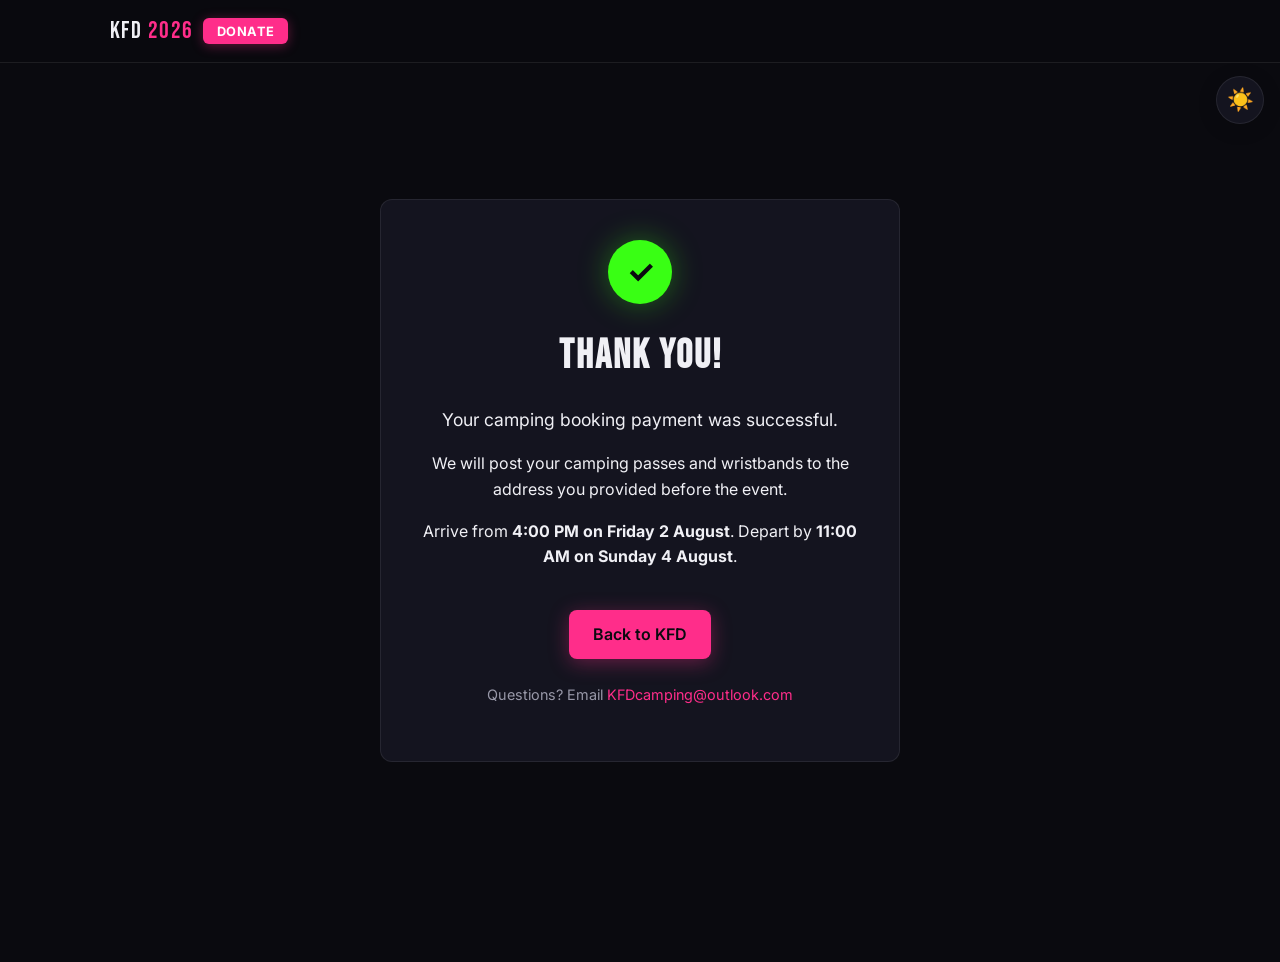
==== thank-you.html @ 56c1f669 "Add files via upload" ====
<!DOCTYPE html>
<html lang="en-GB" data-theme="dark">
<head>
  <meta charset="UTF-8">
  <meta name="viewport" content="width=device-width, initial-scale=1.0">
  <title>Booking confirmed — KFD 2026</title>
  <link rel="icon" href="favicon.svg" type="image/svg+xml">
  <link rel="icon" href="images/2026_logo.jpg" type="image/jpeg">
  <link rel="apple-touch-icon" href="images/2026_logo.jpg">
  <meta name="theme-color" content="#0a0a0f">
  <link rel="preconnect" href="https://fonts.googleapis.com">
  <link rel="preconnect" href="https://fonts.gstatic.com" crossorigin>
  <link href="https://fonts.googleapis.com/css2?family=Bebas+Neue&family=Inter:wght@400;500;600;700&display=swap" rel="stylesheet">
  <link rel="stylesheet" href="css/styles.css">
  <link rel="stylesheet" href="css/themes.css">
</head>
<body>
  <div id="sky-scene" class="sky-scene" aria-hidden="true">
    <div class="sky-scene__clouds">
      <div class="cloud cloud--1"></div>
      <div class="cloud cloud--2"></div>
      <div class="cloud cloud--3"></div>
    </div>
    <div id="sky-balloons" class="sky-scene__balloons"></div>
  </div>
  <canvas id="rain-canvas" class="rain-overlay" aria-hidden="true"></canvas>
  <nav class="site-nav is-scrolled" aria-label="Main">
    <div class="site-nav__inner">
      <div class="site-nav__start">
        <a class="site-nav__brand" href="index.html">KFD <span>2026</span></a>
        <button type="button" class="site-nav__donate" id="donate-open">Donate</button>
      </div>
    </div>
  </nav>

  <main class="container thank-you">
    <div class="thank-you__card reveal is-visible">
      <div class="thank-you__icon" aria-hidden="true">✓</div>
      <h1>Thank you!</h1>
      <p class="thank-you__lead">Your camping booking payment was successful.</p>
      <p id="thank-you-donation-extra" class="thank-you__lead" hidden>Your support helps keep Kingston Fun Day going for the village.</p>
      <p class="thank-you__camping-only">We will post your camping passes and wristbands to the address you provided before the event.</p>
      <p id="reference-line" class="thank-you__ref" hidden>Payment reference: <strong id="paypal-ref"></strong></p>
      <p class="thank-you__camping-only">Arrive from <strong>4:00 PM on Friday 2 August</strong>. Depart by <strong>11:00 AM on Sunday 4 August</strong>.</p>
      <a class="btn btn--primary" href="index.html">Back to KFD</a>
      <p class="thank-you__contact">Questions? Email <a href="mailto:KFDcamping@outlook.com">KFDcamping@outlook.com</a></p>
    </div>
  </main>

  <div id="donate-modal" class="donate-modal" hidden>
    <div class="donate-modal__backdrop" data-close aria-hidden="true"></div>
    <div class="donate-modal__panel" role="dialog" aria-modal="true" aria-labelledby="donate-title">
      <button type="button" class="donate-modal__close" aria-label="Close donation panel">&times;</button>
      <h2 id="donate-title" class="donate-modal__title">Support KFD</h2>
      <p class="donate-modal__lead">Kingston Fun Day is run by the community. Your donation helps keep the festival going.</p>
      <p class="donate-modal__label">Choose an amount</p>
      <div class="donate-amounts">
        <button type="button" class="donate-amount" data-donate-amount="5">£5</button>
        <button type="button" class="donate-amount" data-donate-amount="10">£10</button>
        <button type="button" class="donate-amount" data-donate-amount="15">£15</button>
      </div>
      <div class="donate-custom">
        <label for="donate-custom">Or enter another amount (£1–£500)</label>
        <input type="number" id="donate-custom" min="1" max="500" step="1" placeholder="e.g. 20">
      </div>
      <p class="donate-selected">Selected: <strong id="donate-total">Choose an amount</strong></p>
      <p id="donate-unavailable" class="donate-unavailable" hidden>Donations are not available right now — check back soon.</p>
      <p id="donate-error" class="field-error payment-error" role="alert" hidden></p>
      <div id="donate-card-button"></div>
      <p class="donate-modal__note">Pay securely by debit or credit card.</p>
    </div>
  </div>

  <div class="theme-bar">
    <button type="button" class="theme-bar__toggle" id="theme-toggle" aria-label="Switch to sky theme">☀️</button>
  </div>

  <script src="js/config.js"></script>
  <script src="js/paypal-shared.js"></script>
  <script src="js/sky.js" defer></script>
  <script src="js/donate.js" defer></script>
  <script src="js/thank-you.js"></script>
</body>
</html>
---- css/styles.css ----
:root {
  --bg: #0a0a0f;
  --bg-card: #14141f;
  --bg-card-hover: #1a1a28;
  --text: #f0f0f5;
  --text-muted: #9898a8;
  --pink: #ff2d8a;
  --pink-glow: rgba(255, 45, 138, 0.35);
  --green: #39ff14;
  --blue: #4dd0ff;
  --orange: #ff8c42;
  --border: rgba(255, 255, 255, 0.08);
  --error: #ff4d6d;
  --warning: #ffb347;
  --radius: 12px;
  --font-display: "Bebas Neue", Impact, sans-serif;
  --font-body: "Inter", system-ui, sans-serif;
}

*,
*::before,
*::after {
  box-sizing: border-box;
}

html {
  scroll-behavior: smooth;
  scroll-padding-top: 4.5rem;
}

body {
  margin: 0;
  min-height: 100vh;
  font-family: var(--font-body);
  font-size: 1rem;
  line-height: 1.6;
  color: var(--text);
  background: var(--bg);
}

a {
  color: var(--pink);
  text-decoration: none;
}

a:hover {
  text-decoration: underline;
}

.hero {
  position: relative;
  min-height: 100vh;
  min-height: 100dvh;
  display: flex;
  align-items: center;
  justify-content: center;
  text-align: center;
  overflow: hidden;
}

.hero__bg {
  position: absolute;
  inset: 0;
  background: url('../images/2026_lineup.jpg') center / cover no-repeat;
  transform: scale(1.05);
  transition: transform 0.2s ease-out;
}

.hero__overlay {
  position: absolute;
  inset: 0;
  background:
    linear-gradient(180deg, rgba(10, 10, 15, 0.55) 0%, rgba(10, 10, 15, 0.88) 70%, var(--bg) 100%),
    repeating-linear-gradient(
      0deg,
      transparent,
      transparent 2px,
      rgba(255, 255, 255, 0.015) 2px,
      rgba(255, 255, 255, 0.015) 4px
    );
  pointer-events: none;
}

.hero__glow {
  position: absolute;
  width: 320px;
  height: 320px;
  border-radius: 50%;
  background: radial-gradient(circle, var(--pink-glow) 0%, transparent 70%);
  top: 30%;
  left: 50%;
  margin-left: -160px;
  pointer-events: none;
  transition: transform 0.15s ease-out;
  filter: blur(8px);
}

.hero__content {
  position: relative;
  padding: 5rem 1.5rem 3rem;
  transition: transform 0.15s ease-out;
}

.hero__actions {
  display: flex;
  flex-wrap: wrap;
  gap: 0.75rem;
  justify-content: center;
  margin-top: 1.5rem;
}

.btn--ghost {
  color: var(--text);
  border: 1px solid rgba(255, 255, 255, 0.25);
  background: rgba(255, 255, 255, 0.06);
  backdrop-filter: blur(6px);
}

.btn--ghost:hover {
  text-decoration: none;
  border-color: var(--pink);
  background: rgba(255, 45, 138, 0.12);
}

.btn--load {
  display: block;
  margin: 1.5rem auto 0;
}

.hero__eyebrow {
  margin: 0 0 0.5rem;
  font-size: 0.85rem;
  font-weight: 600;
  letter-spacing: 0.15em;
  text-transform: uppercase;
  color: var(--text-muted);
}

.hero__title {
  margin: 0;
  font-family: var(--font-display);
  font-size: clamp(3.5rem, 12vw, 6rem);
  line-height: 0.95;
  letter-spacing: 0.04em;
  color: var(--text);
  text-shadow:
    0 0 40px var(--pink-glow),
    2px 2px 0 var(--pink);
}

.hero__title span {
  color: var(--pink);
}

.hero__date {
  margin: 1rem 0 0.5rem;
  font-family: var(--font-display);
  font-size: 1.5rem;
  letter-spacing: 0.08em;
  color: var(--pink);
  text-shadow: 1px 1px 0 rgba(255, 255, 255, 0.3);
}

.hero__link {
  font-size: 0.9rem;
  color: var(--text-muted);
}

.container {
  max-width: 920px;
  margin: 0 auto;
  padding: 0 1.25rem 4rem;
}

.info-grid {
  display: grid;
  gap: 1.25rem;
  margin-top: 1.5rem;
  position: relative;
  z-index: 1;
}

@media (min-width: 640px) {
  .info-grid {
    grid-template-columns: 1fr 1fr;
  }
}

.info-card {
  background: var(--bg-card);
  border: 1px solid var(--border);
  border-radius: var(--radius);
  padding: 1.5rem;
}

.info-card h2 {
  margin: 0 0 1rem;
  font-family: var(--font-display);
  font-size: 1.5rem;
  letter-spacing: 0.06em;
  color: var(--green);
}

.info-card ul {
  margin: 0;
  padding-left: 1.2rem;
}

.info-card li {
  margin-bottom: 0.5rem;
  color: var(--text-muted);
}

.info-card li strong {
  color: var(--text);
}

.price-list {
  margin: 0;
}

.price-list div {
  display: flex;
  justify-content: space-between;
  gap: 1rem;
  padding: 0.45rem 0;
  border-bottom: 1px solid var(--border);
}

.price-list div:last-child {
  border-bottom: none;
}

.price-list dt {
  margin: 0;
  font-weight: 500;
  color: var(--text-muted);
}

.price-list dd {
  margin: 0;
  font-weight: 600;
  color: var(--text);
  text-align: right;
}

.banner {
  margin-top: 1.5rem;
  padding: 1rem 1.25rem;
  border-radius: var(--radius);
  font-size: 0.95rem;
}

.banner--warning {
  background: rgba(255, 179, 71, 0.12);
  border: 1px solid rgba(255, 179, 71, 0.35);
  color: var(--warning);
}

.banner--info {
  background: rgba(77, 208, 255, 0.1);
  border: 1px solid rgba(77, 208, 255, 0.3);
  color: var(--blue);
}

.banner code {
  font-size: 0.85em;
  background: rgba(0, 0, 0, 0.3);
  padding: 0.15em 0.4em;
  border-radius: 4px;
}

.booking-section {
  margin-top: 2.5rem;
}

.section-title {
  margin: 0;
  font-family: var(--font-display);
  font-size: 2rem;
  letter-spacing: 0.06em;
  color: var(--text);
}

.section-subtitle {
  margin: 0.5rem 0 1.5rem;
  color: var(--text-muted);
}

.booking-form {
  background: var(--bg-card);
  border: 1px solid var(--border);
  border-radius: var(--radius);
  padding: 1.5rem;
}

.form-group {
  border: none;
  margin: 0 0 1.5rem;
  padding: 0;
}

.form-group legend {
  font-family: var(--font-display);
  font-size: 1.25rem;
  letter-spacing: 0.05em;
  color: var(--blue);
  margin-bottom: 1rem;
}

.field-row {
  margin-bottom: 1rem;
}

.field-row label {
  display: block;
  margin-bottom: 0.35rem;
  font-size: 0.9rem;
  font-weight: 500;
}

.field-row label span {
  color: var(--pink);
}

.field-row input,
.field-row select,
.field-row textarea {
  width: 100%;
  padding: 0.7rem 0.85rem;
  font: inherit;
  color: var(--text);
  background: var(--bg);
  border: 1px solid var(--border);
  border-radius: 8px;
  transition: border-color 0.15s, box-shadow 0.15s;
}

.field-row input:focus,
.field-row select:focus,
.field-row textarea:focus {
  outline: none;
  border-color: var(--pink);
  box-shadow: 0 0 0 3px var(--pink-glow);
}

.field-row input:user-invalid,
.field-row textarea:user-invalid,
.field-row select:user-invalid {
  border-color: var(--error);
}

.field-row--inline {
  display: grid;
  gap: 1rem;
}

@media (min-width: 540px) {
  .field-row--inline {
    grid-template-columns: 1fr 1fr;
  }

  .field-row--counts {
    grid-template-columns: repeat(3, 1fr);
  }
}

.radio-group {
  display: flex;
  gap: 1rem;
  padding-top: 0.35rem;
}

.radio-label {
  display: flex;
  align-items: center;
  gap: 0.4rem;
  cursor: pointer;
  font-weight: 400;
}

.radio-label input {
  width: auto;
  accent-color: var(--pink);
}

.field-error {
  margin: 0.5rem 0 0;
  font-size: 0.875rem;
  color: var(--error);
}

.price-summary {
  margin: 1.5rem 0;
  padding: 1.25rem;
  background: var(--bg);
  border: 1px solid var(--border);
  border-radius: var(--radius);
}

.price-summary h3 {
  margin: 0 0 0.75rem;
  font-size: 1rem;
  font-weight: 600;
}

.price-breakdown {
  margin: 0;
  padding: 0;
  list-style: none;
}

.price-breakdown li {
  display: flex;
  justify-content: space-between;
  gap: 1rem;
  padding: 0.35rem 0;
  font-size: 0.9rem;
  color: var(--text-muted);
}

.price-total {
  margin: 0.75rem 0 0;
  padding-top: 0.75rem;
  border-top: 1px solid var(--border);
  font-size: 1.15rem;
}

.price-total strong {
  color: var(--green);
  font-size: 1.35rem;
}

.paypal-section {
  margin-top: 1rem;
}

.paypal-section.is-disabled {
  opacity: 0.45;
  pointer-events: none;
}

#card-button {
  min-height: 45px;
}

.paypal-note {
  margin: 0 0 1rem;
  font-size: 0.875rem;
  color: var(--text-muted);
}

.payment-error {
  margin: 0 0 1rem;
  padding: 0.75rem 1rem;
  background: rgba(255, 77, 109, 0.1);
  border: 1px solid rgba(255, 77, 109, 0.35);
  border-radius: 8px;
}

.contact-section {
  margin-top: 3rem;
  text-align: center;
  color: var(--text-muted);
}

.contact-section h2 {
  font-family: var(--font-display);
  font-size: 1.5rem;
  letter-spacing: 0.06em;
  color: var(--orange);
}

.footer {
  padding: 2rem 1.25rem;
  text-align: center;
  font-size: 0.85rem;
  color: var(--text-muted);
  border-top: 1px solid var(--border);
}

.footer a {
  color: var(--text-muted);
}

.thank-you {
  min-height: 100vh;
  display: flex;
  align-items: center;
  justify-content: center;
}

.thank-you__card {
  max-width: 520px;
  margin: 2rem auto;
  padding: 2.5rem 2rem;
  text-align: center;
  background: var(--bg-card);
  border: 1px solid var(--border);
  border-radius: var(--radius);
}

.thank-you__icon {
  width: 64px;
  height: 64px;
  margin: 0 auto 1.25rem;
  display: flex;
  align-items: center;
  justify-content: center;
  font-size: 2rem;
  font-weight: 700;
  color: var(--bg);
  background: var(--green);
  border-radius: 50%;
  box-shadow: 0 0 30px rgba(57, 255, 20, 0.35);
}

.thank-you__card h1 {
  margin: 0 0 0.75rem;
  font-family: var(--font-display);
  font-size: 2.5rem;
  letter-spacing: 0.05em;
}

.thank-you__lead {
  font-size: 1.1rem;
  color: var(--text);
}

.thank-you__ref {
  font-size: 0.9rem;
  color: var(--text-muted);
}

.thank-you__contact {
  margin-top: 1.5rem;
  font-size: 0.9rem;
  color: var(--text-muted);
}

.btn {
  display: inline-block;
  margin-top: 1.5rem;
  padding: 0.75rem 1.5rem;
  font-weight: 600;
  border-radius: 8px;
  text-decoration: none;
  transition: transform 0.15s, box-shadow 0.15s;
}

.btn--primary {
  color: var(--bg);
  background: var(--pink);
  box-shadow: 0 4px 20px var(--pink-glow);
}

.btn--primary:hover {
  text-decoration: none;
  transform: translateY(-1px);
  box-shadow: 0 6px 28px var(--pink-glow);
}

/* ——— Donate modal ——— */
body.donate-open {
  overflow: hidden;
}

.donate-modal {
  position: fixed;
  inset: 0;
  z-index: 200;
  display: flex;
  align-items: center;
  justify-content: center;
  padding: 1rem;
}

.donate-modal[hidden] {
  display: none;
}

.donate-modal__backdrop {
  position: absolute;
  inset: 0;
  background: rgba(0, 0, 0, 0.6);
  backdrop-filter: blur(4px);
}

.donate-modal__panel {
  position: relative;
  width: min(420px, 100%);
  max-height: min(90vh, 640px);
  overflow-y: auto;
  padding: 1.75rem 1.5rem 1.5rem;
  background: var(--bg-card);
  border: 1px solid var(--border);
  border-radius: var(--radius);
  box-shadow: 0 24px 80px rgba(0, 0, 0, 0.35);
}

.donate-modal__close {
  position: absolute;
  top: 0.75rem;
  right: 0.75rem;
  width: 36px;
  height: 36px;
  border: none;
  border-radius: 50%;
  background: rgba(128, 128, 128, 0.15);
  color: var(--text);
  font-size: 1.5rem;
  line-height: 1;
  cursor: pointer;
}

.donate-modal__title {
  margin: 0 0 0.5rem;
  font-family: var(--font-display);
  font-size: 1.75rem;
  letter-spacing: 0.05em;
}

.donate-modal__lead {
  margin: 0 0 1.25rem;
  font-size: 0.95rem;
  color: var(--text-muted);
}

.donate-modal__label {
  margin: 0 0 0.65rem;
  font-size: 0.85rem;
  font-weight: 600;
  color: var(--text);
}

.donate-amounts {
  display: grid;
  grid-template-columns: repeat(3, 1fr);
  gap: 0.5rem;
  margin-bottom: 1rem;
}

.donate-amount {
  padding: 0.85rem 0.5rem;
  font-family: var(--font-display);
  font-size: 1.35rem;
  letter-spacing: 0.04em;
  color: var(--text);
  background: var(--bg);
  border: 2px solid var(--border);
  border-radius: 8px;
  cursor: pointer;
  transition: border-color 0.15s, background 0.15s, transform 0.15s;
}

.donate-amount:hover {
  border-color: var(--pink);
}

.donate-amount.is-selected {
  border-color: var(--pink);
  background: rgba(255, 45, 138, 0.1);
  transform: scale(1.02);
}

.donate-custom label {
  display: block;
  margin-bottom: 0.35rem;
  font-size: 0.85rem;
  font-weight: 500;
}

.donate-custom input {
  width: 100%;
  padding: 0.65rem 0.85rem;
  font: inherit;
  color: var(--text);
  background: var(--bg);
  border: 1px solid var(--border);
  border-radius: 8px;
}

.donate-selected {
  margin: 1rem 0 0.75rem;
  font-size: 0.95rem;
}

.donate-selected strong {
  color: var(--green);
  font-size: 1.15rem;
}

.donate-unavailable {
  margin: 0 0 0.75rem;
  font-size: 0.9rem;
  color: var(--warning);
}

.donate-modal__note {
  margin: 0.75rem 0 0;
  font-size: 0.8rem;
  color: var(--text-muted);
  text-align: center;
}

#donate-card-button {
  min-height: 45px;
}

/* ——— Site nav ——— */
.site-nav {
  position: fixed;
  top: 0;
  left: 0;
  right: 0;
  z-index: 100;
  transition: background 0.2s, box-shadow 0.2s;
}

.site-nav.is-scrolled {
  background: rgba(10, 10, 15, 0.92);
  backdrop-filter: blur(10px);
  box-shadow: 0 1px 0 var(--border);
}

.site-nav__inner {
  max-width: 1100px;
  margin: 0 auto;
  padding: 0.75rem 1.25rem;
  display: flex;
  align-items: center;
  justify-content: space-between;
  gap: 1rem;
}

.site-nav__start {
  display: flex;
  align-items: center;
  gap: 0.6rem;
  min-width: 0;
}

.site-nav__donate {
  flex-shrink: 0;
  padding: 0.35rem 0.85rem;
  font-family: var(--font-body);
  font-size: 0.8rem;
  font-weight: 700;
  letter-spacing: 0.04em;
  text-transform: uppercase;
  color: #fff;
  background: var(--pink);
  border: none;
  border-radius: 6px;
  cursor: pointer;
  box-shadow: 0 2px 12px var(--pink-glow);
  transition: transform 0.15s, filter 0.15s;
}

.site-nav__donate:hover {
  filter: brightness(1.08);
  transform: translateY(-1px);
}

.site-nav__brand {
  font-family: var(--font-display);
  font-size: 1.5rem;
  letter-spacing: 0.06em;
  color: var(--text);
  text-decoration: none;
}

.site-nav__brand span {
  color: var(--pink);
}

.site-nav__menu {
  display: flex;
  gap: 0.25rem;
  align-items: center;
}

.site-nav__link {
  padding: 0.45rem 0.75rem;
  font-size: 0.875rem;
  font-weight: 500;
  color: var(--text-muted);
  border-radius: 6px;
  text-decoration: none;
  transition: color 0.15s, background 0.15s;
}

.site-nav__link:hover,
.site-nav__link.is-active {
  color: var(--text);
  background: rgba(255, 255, 255, 0.06);
  text-decoration: none;
}

.site-nav__link--cta {
  color: var(--bg);
  background: var(--pink);
  margin-left: 0.25rem;
}

.site-nav__link--cta:hover {
  background: #ff4499;
  color: var(--bg);
}

.site-nav__toggle {
  display: none;
  flex-direction: column;
  gap: 5px;
  padding: 0.5rem;
  background: none;
  border: none;
  cursor: pointer;
}

.site-nav__toggle span {
  display: block;
  width: 22px;
  height: 2px;
  background: var(--text);
  transition: transform 0.2s, opacity 0.2s;
}

@media (max-width: 720px) {
  .site-nav__toggle {
    display: flex;
  }

  .site-nav__menu {
    position: absolute;
    top: 100%;
    left: 0;
    right: 0;
    flex-direction: column;
    padding: 0.75rem;
    background: rgba(10, 10, 15, 0.98);
    border-bottom: 1px solid var(--border);
    transform: translateY(-8px);
    opacity: 0;
    pointer-events: none;
    transition: opacity 0.2s, transform 0.2s;
  }

  .site-nav.is-open .site-nav__menu {
    transform: translateY(0);
    opacity: 1;
    pointer-events: auto;
  }

  .site-nav__link {
    width: 100%;
    text-align: center;
    padding: 0.75rem;
  }

  .site-nav__donate {
    padding: 0.3rem 0.6rem;
    font-size: 0.72rem;
  }
}

/* ——— Countdown ——— */
.countdown {
  margin: 1.5rem auto 0;
  max-width: 420px;
}

.countdown__label {
  margin: 0 0 0.75rem;
  font-size: 0.8rem;
  font-weight: 600;
  letter-spacing: 0.12em;
  text-transform: uppercase;
  color: var(--text-muted);
}

.countdown__grid {
  display: grid;
  grid-template-columns: repeat(4, 1fr);
  gap: 0.5rem;
}

.countdown__unit {
  padding: 0.65rem 0.35rem;
  background: rgba(0, 0, 0, 0.45);
  border: 1px solid var(--border);
  border-radius: 8px;
  backdrop-filter: blur(4px);
}

.countdown__unit span {
  display: block;
  font-family: var(--font-display);
  font-size: 2rem;
  line-height: 1;
  color: var(--green);
  text-shadow: 0 0 20px rgba(57, 255, 20, 0.35);
}

.countdown__unit small {
  display: block;
  margin-top: 0.25rem;
  font-size: 0.65rem;
  letter-spacing: 0.08em;
  text-transform: uppercase;
  color: var(--text-muted);
}

.countdown.is-live .countdown__unit span {
  color: var(--pink);
}

/* ——— Sections ——— */
.section {
  padding: 4rem 0;
}

.section--about {
  padding-top: 3rem;
}

.section--lineup {
  background: linear-gradient(180deg, var(--bg) 0%, #0e0e16 50%, var(--bg) 100%);
}

.section--gallery {
  background: var(--bg-card);
  border-top: 1px solid var(--border);
  border-bottom: 1px solid var(--border);
}

.section-header {
  margin-bottom: 2rem;
  text-align: center;
}

.text-pink {
  color: var(--pink);
}

.about-grid {
  display: grid;
  gap: 2rem;
  align-items: center;
}

@media (min-width: 768px) {
  .about-grid {
    grid-template-columns: 1fr 1fr;
  }
}

.about-copy p {
  color: var(--text-muted);
}

.about-facts {
  margin: 1.25rem 0 0;
  padding: 0;
  list-style: none;
}

.about-facts li {
  position: relative;
  padding-left: 1.25rem;
  margin-bottom: 0.6rem;
  color: var(--text-muted);
}

.about-facts li::before {
  content: '▸';
  position: absolute;
  left: 0;
  color: var(--pink);
}

.about-poster {
  margin: 0;
  border-radius: var(--radius);
  overflow: hidden;
  border: 1px solid var(--border);
  box-shadow: 0 20px 60px rgba(0, 0, 0, 0.45);
  transition: transform 0.3s ease;
}

.about-poster:hover {
  transform: scale(1.02) rotate(-0.5deg);
}

.about-poster img {
  display: block;
  width: 100%;
  height: auto;
}

/* ——— Reveal animation ——— */
.reveal {
  opacity: 0;
  transform: translateY(24px);
  transition: opacity 0.6s ease, transform 0.6s ease;
}

.reveal.is-visible {
  opacity: 1;
  transform: translateY(0);
}

/* ——— Lineup ——— */
.lineup-grid {
  display: grid;
  grid-template-columns: repeat(auto-fill, minmax(160px, 1fr));
  gap: 1rem;
}

@media (min-width: 640px) {
  .lineup-grid {
    grid-template-columns: repeat(3, 1fr);
  }
}

.band-card {
  perspective: 800px;
  min-height: 140px;
  cursor: pointer;
  outline: none;
}

.band-card--featured {
  grid-column: 1 / -1;
}

@media (min-width: 640px) {
  .band-card--featured {
    grid-column: span 2;
  }

  .band-card--featured .band-card__name {
    font-size: 2rem;
  }
}

.band-card__inner {
  position: relative;
  width: 100%;
  height: 100%;
  min-height: 140px;
  transition: transform 0.55s cubic-bezier(0.4, 0.2, 0.2, 1);
  transform-style: preserve-3d;
}

.band-card.is-open .band-card__inner {
  transform: rotateY(180deg);
}

.band-card__front,
.band-card__back {
  position: absolute;
  inset: 0;
  padding: 1.25rem 1rem;
  border-radius: var(--radius);
  border: 1px solid var(--border);
  backface-visibility: hidden;
  display: flex;
  flex-direction: column;
  justify-content: center;
  align-items: center;
  text-align: center;
}

.band-card__front {
  background: var(--bg-card);
  transition: box-shadow 0.25s, border-color 0.25s;
}

.band-card:hover .band-card__front,
.band-card:focus-visible .band-card__front {
  border-color: var(--band-accent, var(--pink));
  box-shadow: 0 0 24px color-mix(in srgb, var(--band-accent, var(--pink)) 35%, transparent);
}

.band-card__name {
  margin: 0;
  font-family: var(--font-display);
  font-size: 1.35rem;
  letter-spacing: 0.04em;
  color: var(--band-accent, var(--text));
  text-shadow: 0 0 20px color-mix(in srgb, var(--band-accent, var(--pink)) 40%, transparent);
}

.band-card__style {
  margin: 0.35rem 0 0;
  font-size: 0.8rem;
  color: var(--text-muted);
}

.band-card__tap {
  margin-top: 0.75rem;
  font-size: 0.7rem;
  letter-spacing: 0.08em;
  text-transform: uppercase;
  color: var(--text-muted);
  opacity: 0.7;
}

.band-card__back {
  background: #0f0f18;
  transform: rotateY(180deg);
  gap: 0.5rem;
}

.band-card__link {
  display: inline-block;
  padding: 0.4rem 0.85rem;
  font-size: 0.85rem;
  font-weight: 600;
  color: var(--bg);
  background: var(--band-accent, var(--pink));
  border-radius: 6px;
  text-decoration: none;
  transition: transform 0.15s, filter 0.15s;
}

.band-card__link:hover {
  text-decoration: none;
  transform: scale(1.05);
  filter: brightness(1.1);
}

.band-card__soon {
  margin: 0;
  font-size: 0.8rem;
  color: var(--text-muted);
  line-height: 1.4;
}

.lineup-note {
  margin-top: 1.5rem;
  text-align: center;
  font-size: 0.9rem;
  color: var(--text-muted);
}

/* ——— Gallery ——— */
.gallery-grid {
  display: grid;
  grid-template-columns: repeat(auto-fill, minmax(140px, 1fr));
  gap: 0.65rem;
}

@media (min-width: 640px) {
  .gallery-grid {
    grid-template-columns: repeat(4, 1fr);
  }
}

.gallery-item {
  position: relative;
  padding: 0;
  border: none;
  border-radius: 8px;
  overflow: hidden;
  cursor: pointer;
  aspect-ratio: 4 / 3;
  background: var(--bg);
  transition: transform 0.25s, box-shadow 0.25s;
}

.gallery-item:hover {
  transform: scale(1.04);
  box-shadow: 0 8px 30px rgba(255, 45, 138, 0.2);
  z-index: 1;
}

.gallery-item img {
  width: 100%;
  height: 100%;
  object-fit: cover;
  display: block;
}

/* ——— Lightbox ——— */
.lightbox {
  position: fixed;
  inset: 0;
  z-index: 150;
  background: rgba(0, 0, 0, 0.92);
  display: flex;
  align-items: center;
  justify-content: center;
  padding: 3rem 1rem;
}

.lightbox[hidden] {
  display: none;
}

body.lightbox-open {
  overflow: hidden;
}

.lightbox__img {
  max-width: min(960px, 100%);
  max-height: 85vh;
  object-fit: contain;
  border-radius: 8px;
  box-shadow: 0 20px 80px rgba(0, 0, 0, 0.6);
}

.lightbox__close {
  position: absolute;
  top: 1rem;
  right: 1rem;
  width: 44px;
  height: 44px;
  border: none;
  border-radius: 50%;
  background: rgba(255, 255, 255, 0.1);
  color: var(--text);
  font-size: 1.75rem;
  cursor: pointer;
  line-height: 1;
}

.lightbox__nav {
  position: absolute;
  top: 50%;
  transform: translateY(-50%);
  width: 48px;
  height: 48px;
  border: none;
  border-radius: 50%;
  background: rgba(255, 255, 255, 0.1);
  color: var(--text);
  font-size: 2rem;
  cursor: pointer;
  line-height: 1;
}

.lightbox__nav--prev {
  left: 1rem;
}

.lightbox__nav--next {
  right: 1rem;
}

/* ——— Map ——— */
.map-wrap {
  border-radius: var(--radius);
  overflow: hidden;
  border: 1px solid var(--border);
  background: var(--bg-card);
}

.map {
  height: 360px;
  width: 100%;
  z-index: 1;
}

.map-actions {
  padding: 1.25rem;
  display: flex;
  flex-wrap: wrap;
  align-items: center;
  gap: 1rem;
}

.map-hint {
  margin: 0;
  flex: 1;
  min-width: 200px;
  font-size: 0.85rem;
  color: var(--text-muted);
}

.leaflet-popup-content-wrapper {
  background: var(--bg-card);
  color: var(--text);
  border-radius: 8px;
}

.leaflet-popup-tip {
  background: var(--bg-card);
}

/* ——— Camping section tweaks ——— */
.section--camping .info-card h3 {
  margin: 0 0 1rem;
  font-family: var(--font-display);
  font-size: 1.25rem;
  letter-spacing: 0.05em;
  color: var(--green);
}

.info-card h2 {
  margin: 0 0 1rem;
  font-family: var(--font-display);
  font-size: 1.5rem;
  letter-spacing: 0.06em;
  color: var(--green);
}

/* ——— Fixed overlays (must stay viewport-fixed) ——— */
body > .donate-modal,
body > .lightbox,
body > .theme-bar,
body > .rain-overlay,
body > .sky-scene {
  position: fixed;
}

.rain-overlay {
  inset: 0;
  z-index: 85;
  width: 100%;
  height: 100%;
  pointer-events: none;
  opacity: 0;
  transition: opacity 0.35s ease;
}

.rain-overlay.is-active {
  opacity: 1;
}

/* ——— Theme & weather controls ——— */
.theme-bar {
  top: 4.75rem;
  right: 1rem;
  bottom: auto;
  z-index: 90;
  display: flex;
  flex-direction: column;
  align-items: flex-end;
  gap: 0.5rem;
  max-width: min(320px, calc(100vw - 2rem));
}

.theme-bar__buttons {
  display: flex;
  gap: 0.5rem;
}

.theme-bar__toggle {
  width: 48px;
  height: 48px;
  flex-shrink: 0;
  border: 1px solid var(--border);
  border-radius: 50%;
  background: var(--bg-card);
  backdrop-filter: blur(8px);
  font-size: 1.35rem;
  cursor: pointer;
  box-shadow: 0 4px 20px rgba(0, 0, 0, 0.15);
  transition: transform 0.2s;
}

.theme-bar__toggle:hover {
  transform: scale(1.06);
}

.theme-bar__panel {
  width: 100%;
  padding: 0.85rem 1rem;
  border-radius: var(--radius);
  border: 1px solid var(--border);
  background: var(--bg-card);
  backdrop-filter: blur(10px);
  box-shadow: 0 8px 32px rgba(0, 0, 0, 0.12);
  font-size: 0.85rem;
}

.theme-bar__panel[hidden] {
  display: none;
}

.theme-bar__row {
  display: flex;
  align-items: center;
  gap: 0.65rem;
  margin-bottom: 0.65rem;
}

.theme-bar__row:last-child {
  margin-bottom: 0;
}

.theme-bar__row label {
  flex: 1;
  font-weight: 500;
  color: var(--text);
}

.theme-bar__row input[type='range'] {
  flex: 1.5;
  accent-color: var(--pink);
  min-width: 0;
}

.theme-bar__row input[type='checkbox'] {
  width: 18px;
  height: 18px;
  accent-color: var(--blue);
}

.theme-bar__hint {
  margin: 0.5rem 0 0;
  font-size: 0.75rem;
  color: var(--text-muted);
}

@media (max-width: 480px) {
  .theme-bar {
    top: auto;
    bottom: 0.75rem;
    right: 0.75rem;
    left: auto;
    align-items: flex-end;
  }

  .theme-bar__panel {
    width: min(320px, calc(100vw - 1.5rem));
  }
}
---- css/themes.css ----
/* ——— Theme: Sky (light) ——— */
[data-theme="sky"] {
  --bg: #7ec8e8;
  --bg-card: rgba(255, 255, 255, 0.88);
  --bg-card-solid: #f8fcff;
  --bg-input: #ffffff;
  --text: #1e3a5f;
  --text-muted: #5a7290;
  --pink: #e5007a;
  --pink-glow: rgba(229, 0, 122, 0.25);
  --green: #1a9e4b;
  --blue: #1565c0;
  --orange: #e65100;
  --border: rgba(30, 58, 95, 0.14);
  --error: #d32f2f;
  --warning: #ef6c00;
  --nav-bg: rgba(255, 255, 255, 0.82);
  --hero-overlay: linear-gradient(
    180deg,
    rgba(255, 255, 255, 0.35) 0%,
    rgba(126, 200, 232, 0.75) 55%,
    rgba(126, 200, 232, 0.95) 100%
  );
}

[data-theme="sky"] body {
  background: var(--bg);
}

[data-theme="sky"] main,
[data-theme="sky"] .section {
  background: transparent;
}

[data-theme="sky"] .hero__bg {
  opacity: 0.4;
}

[data-theme="sky"] .footer {
  background: rgba(255, 255, 255, 0.45);
  backdrop-filter: blur(8px);
}

[data-theme="sky"] .sky-scene {
  opacity: 1;
  visibility: visible;
}

[data-theme="dark"] .sky-scene,
:root:not([data-theme="sky"]) .sky-scene {
  opacity: 0;
  visibility: hidden;
}

[data-theme="sky"] .hero__overlay {
  background: var(--hero-overlay);
}

[data-theme="sky"] .hero__glow {
  background: radial-gradient(circle, rgba(255, 255, 255, 0.5) 0%, transparent 70%);
}

[data-theme="sky"] .hero__title {
  text-shadow: 2px 2px 0 var(--pink), 0 0 30px rgba(255, 255, 255, 0.8);
}

[data-theme="sky"] .site-nav.is-scrolled,
[data-theme="sky"] .site-nav {
  background: var(--nav-bg);
  backdrop-filter: blur(12px);
  box-shadow: 0 1px 0 var(--border);
}

[data-theme="sky"] .site-nav__brand,
[data-theme="sky"] .site-nav__link {
  color: var(--text);
}

[data-theme="sky"] .site-nav__menu {
  background: var(--nav-bg);
}

[data-theme="sky"] .section--lineup {
  background: transparent;
}

[data-theme="sky"] .section--gallery {
  background: rgba(255, 255, 255, 0.35);
}

[data-theme="sky"] .info-card,
[data-theme="sky"] .booking-form,
[data-theme="sky"] .map-wrap,
[data-theme="sky"] .thank-you__card,
[data-theme="sky"] .countdown__unit {
  backdrop-filter: blur(8px);
  box-shadow: 0 8px 32px rgba(30, 58, 95, 0.08);
}

[data-theme="sky"] .field-row input,
[data-theme="sky"] .field-row select,
[data-theme="sky"] .field-row textarea {
  background: var(--bg-input);
  border-color: var(--border);
  color: var(--text);
}

[data-theme="sky"] .price-summary {
  background: rgba(255, 255, 255, 0.6);
}

[data-theme="sky"] .band-card__back {
  background: var(--bg-card-solid);
}

[data-theme="sky"] .btn--ghost {
  color: var(--text);
  border-color: var(--border);
  background: rgba(255, 255, 255, 0.5);
}

[data-theme="sky"] .text-pink {
  color: var(--pink);
}

/* ——— Sky scene ——— */
.sky-scene {
  position: fixed;
  inset: 0;
  z-index: 0;
  pointer-events: none;
  overflow: hidden;
  transition: opacity 0.5s ease, visibility 0.5s ease;
  background: linear-gradient(180deg, #4da6d9 0%, #87ceeb 38%, #b8e4f9 100%);
}

body > .site-nav,
body > .hero,
body > main,
body > footer {
  position: relative;
  z-index: 1;
}

.sky-scene__clouds,
.sky-scene__balloons {
  position: absolute;
  inset: 0;
}

.cloud {
  position: absolute;
  opacity: 0.92;
  filter: drop-shadow(0 4px 8px rgba(255, 255, 255, 0.4));
}

.cloud::before,
.cloud::after {
  content: '';
  position: absolute;
  background: #fff;
  border-radius: 50%;
}

.cloud--1 {
  width: 120px;
  height: 40px;
  top: 12%;
  left: -140px;
  background: #fff;
  border-radius: 40px;
  animation: cloud-drift var(--cloud-dur, 55s) linear infinite;
}

.cloud--1::before {
  width: 50px;
  height: 50px;
  top: -22px;
  left: 18px;
}

.cloud--1::after {
  width: 65px;
  height: 55px;
  top: -28px;
  left: 48px;
}

.cloud--1,
.cloud--1::before,
.cloud--1::after {
  background: #fff;
}

.cloud--2 {
  width: 90px;
  height: 32px;
  top: 22%;
  left: -110px;
  background: #fff;
  border-radius: 32px;
  animation: cloud-drift var(--cloud-dur, 70s) linear infinite;
  animation-delay: -20s;
}

.cloud--2::before {
  width: 40px;
  height: 40px;
  top: -18px;
  left: 12px;
  background: #fff;
}

.cloud--2::after {
  width: 52px;
  height: 44px;
  top: -22px;
  left: 32px;
  background: #fff;
}

.cloud--3 {
  width: 150px;
  height: 48px;
  top: 8%;
  left: -180px;
  background: #fff;
  border-radius: 48px;
  animation: cloud-drift var(--cloud-dur, 90s) linear infinite;
  animation-delay: -45s;
  opacity: 0.75;
}

.cloud--3::before {
  width: 60px;
  height: 55px;
  top: -28px;
  left: 25px;
  background: #fff;
}

.cloud--3::after {
  width: 75px;
  height: 60px;
  top: -32px;
  left: 60px;
  background: #fff;
}

.balloon {
  position: absolute;
  bottom: -120px;
  display: flex;
  flex-direction: column;
  align-items: center;
  animation: balloon-rise var(--rise-dur, 28s) linear infinite;
  animation-delay: var(--rise-delay, 0s);
  will-change: transform;
}

.balloon__body {
  width: var(--balloon-size, 38px);
  height: calc(var(--balloon-size, 38px) * 1.22);
  border-radius: 50% 50% 48% 48% / 42% 42% 58% 58%;
  background: hsl(var(--balloon-hue, 330) 75% 58%);
  box-shadow: inset -6px -6px 12px rgba(0, 0, 0, 0.12), inset 4px 4px 8px rgba(255, 255, 255, 0.35);
  animation: balloon-sway var(--sway-dur, 3s) ease-in-out infinite alternate;
  transform-origin: bottom center;
}

.balloon__knot {
  width: 0;
  height: 0;
  border-left: 4px solid transparent;
  border-right: 4px solid transparent;
  border-top: 6px solid hsl(var(--balloon-hue, 330) 65% 48%);
}

.balloon__string {
  width: 1px;
  height: calc(var(--balloon-size, 38px) * 2.2);
  background: linear-gradient(180deg, rgba(60, 60, 80, 0.45), rgba(60, 60, 80, 0.2));
  transform-origin: top center;
  animation: string-sway var(--sway-dur, 3s) ease-in-out infinite alternate-reverse;
}

@keyframes cloud-drift {
  from { transform: translateX(0); }
  to { transform: translateX(calc(100vw + 220px)); }
}

@keyframes balloon-rise {
  from { transform: translateY(0) translateX(0); }
  to { transform: translateY(calc(-100vh - 180px)) translateX(var(--drift, 40px)); }
}

@keyframes balloon-sway {
  from { transform: rotate(calc(var(--swing, 8deg) * -1)); }
  to { transform: rotate(var(--swing, 8deg)); }
}

@keyframes string-sway {
  from { transform: rotate(calc(var(--swing, 10deg) * -1.2)); }
  to { transform: rotate(calc(var(--swing, 10deg) * 1.2)); }
}

/* Camping section gap (red line on mockup) */
.camping-spacer {
  height: 2.5rem;
}

@media (min-width: 640px) {
  .camping-spacer {
    height: 3rem;
  }
}

@media (prefers-reduced-motion: reduce) {
  .cloud,
  .balloon,
  .balloon__body,
  .balloon__string {
    animation: none !important;
  }
}
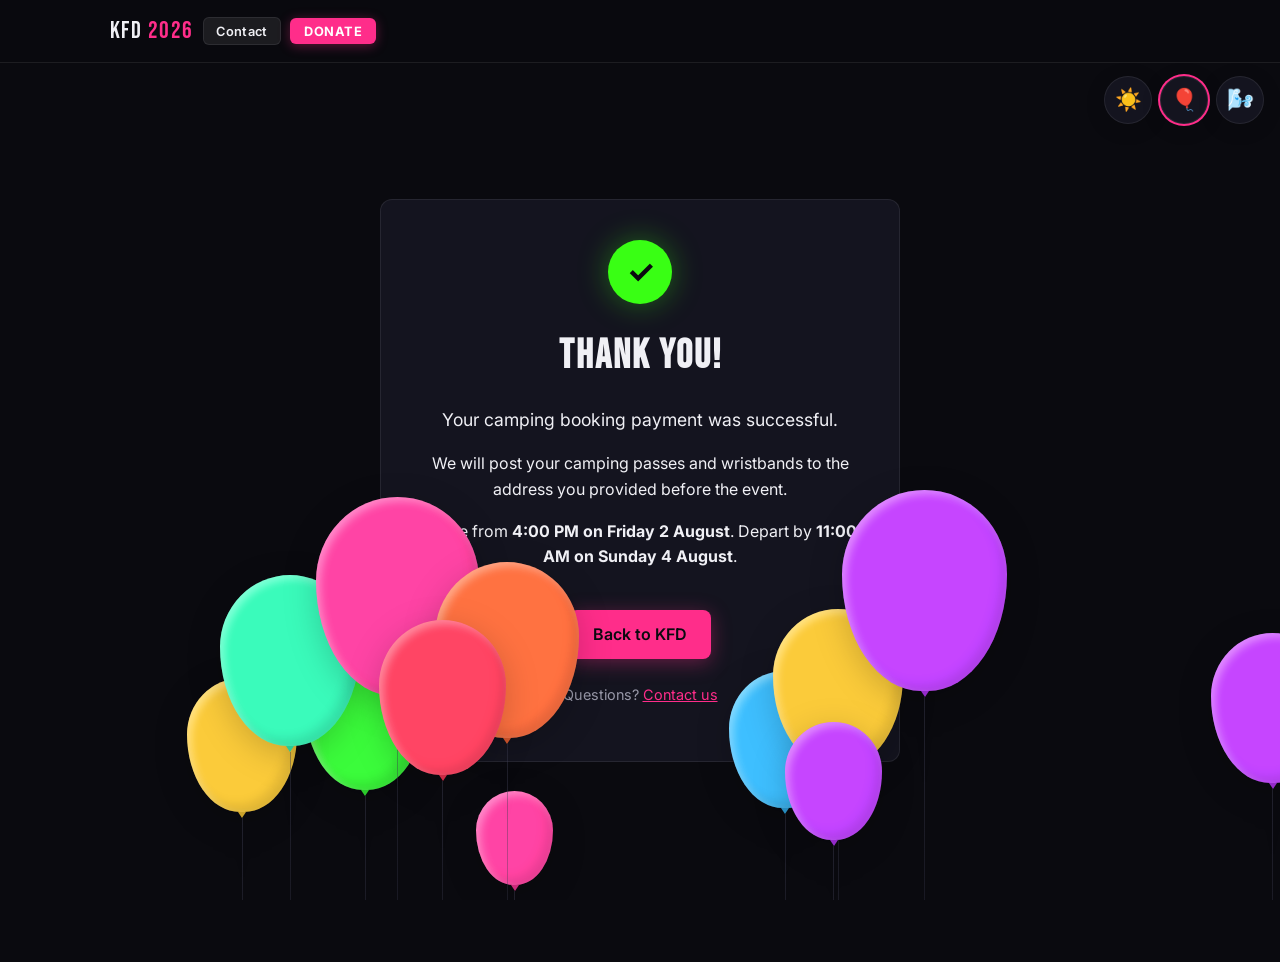
==== commit 8d6630dc: "Add files via upload" ====
--- a/thank-you.html
+++ b/thank-you.html
@@ -21,13 +21,16 @@
       <div class="cloud cloud--2"></div>
       <div class="cloud cloud--3"></div>
     </div>
-    <div id="sky-balloons" class="sky-scene__balloons"></div>
+  </div>
+  <div id="balloon-layer" class="balloon-layer is-active" aria-hidden="true">
+    <div id="sky-balloons" class="balloon-layer__inner"></div>
   </div>
   <canvas id="rain-canvas" class="rain-overlay" aria-hidden="true"></canvas>
   <nav class="site-nav is-scrolled" aria-label="Main">
     <div class="site-nav__inner">
       <div class="site-nav__start">
         <a class="site-nav__brand" href="index.html">KFD <span>2026</span></a>
+        <button type="button" class="site-nav__contact" id="contact-open">Contact</button>
         <button type="button" class="site-nav__donate" id="donate-open">Donate</button>
       </div>
     </div>
@@ -43,7 +46,7 @@
       <p id="reference-line" class="thank-you__ref" hidden>Payment reference: <strong id="paypal-ref"></strong></p>
       <p class="thank-you__camping-only">Arrive from <strong>4:00 PM on Friday 2 August</strong>. Depart by <strong>11:00 AM on Sunday 4 August</strong>.</p>
       <a class="btn btn--primary" href="index.html">Back to KFD</a>
-      <p class="thank-you__contact">Questions? Email <a href="mailto:KFDcamping@outlook.com">KFDcamping@outlook.com</a></p>
+      <p class="thank-you__contact">Questions? <button type="button" class="thank-you__contact-btn" id="contact-open-thanks">Contact us</button></p>
     </div>
   </main>
 
@@ -72,13 +75,54 @@
   </div>
 
   <div class="theme-bar">
-    <button type="button" class="theme-bar__toggle" id="theme-toggle" aria-label="Switch to sky theme">☀️</button>
+    <div class="theme-bar__buttons">
+      <button type="button" class="theme-bar__toggle" id="theme-toggle" aria-label="Switch to sky theme">☀️</button>
+      <button type="button" class="theme-bar__toggle" id="balloon-toggle" aria-pressed="true" aria-label="Toggle balloons" title="Balloons">🎈</button>
+      <button type="button" class="theme-bar__toggle" id="weather-panel-toggle" aria-expanded="false" aria-controls="weather-panel" aria-label="Wind and rain" title="Wind &amp; rain">🌬️</button>
+    </div>
+    <div class="theme-bar__panel" id="weather-panel" hidden>
+      <div class="theme-bar__row">
+        <label for="wind-speed">Wind</label>
+        <input type="range" id="wind-speed" min="0" max="100" value="40">
+      </div>
+      <div class="theme-bar__row">
+        <label for="rain-toggle">Rain</label>
+        <input type="checkbox" id="rain-toggle" aria-label="Toggle rain">
+      </div>
+    </div>
+  </div>
+
+  <div id="contact-modal" class="contact-modal" hidden>
+    <div class="contact-modal__backdrop" data-close aria-hidden="true"></div>
+    <div class="contact-modal__panel" role="dialog" aria-modal="true" aria-labelledby="contact-title">
+      <button type="button" class="contact-modal__close" aria-label="Close contact form">&times;</button>
+      <h2 id="contact-title" class="contact-modal__title">Get in touch</h2>
+      <p class="contact-modal__lead">Camping, lineup, or general enquiries — we'll get back to you as soon as we can.</p>
+      <form id="contact-form" class="contact-form" novalidate>
+        <div class="field-row">
+          <label for="contact-name">Your name <span aria-hidden="true">*</span></label>
+          <input type="text" id="contact-name" name="name" required autocomplete="name">
+        </div>
+        <div class="field-row">
+          <label for="contact-email">Email <span aria-hidden="true">*</span></label>
+          <input type="email" id="contact-email" name="email" required autocomplete="email">
+        </div>
+        <div class="field-row">
+          <label for="contact-message">Message <span aria-hidden="true">*</span></label>
+          <textarea id="contact-message" name="message" rows="4" required placeholder="How can we help?"></textarea>
+        </div>
+        <p id="contact-error" class="field-error payment-error" role="alert" hidden></p>
+        <p id="contact-success" class="contact-modal__success" hidden>Thanks — your message has been sent.</p>
+        <button type="submit" class="btn btn--primary contact-form__submit">Send message</button>
+      </form>
+    </div>
   </div>
 
   <script src="js/config.js"></script>
   <script src="js/paypal-shared.js"></script>
   <script src="js/sky.js" defer></script>
   <script src="js/donate.js" defer></script>
+  <script src="js/contact.js" defer></script>
   <script src="js/thank-you.js"></script>
 </body>
 </html>
--- a/css/styles.css
+++ b/css/styles.css
@@ -561,7 +561,8 @@
 }
 
 /* ——— Donate modal ——— */
-body.donate-open {
+body.donate-open,
+body.contact-open {
   overflow: hidden;
 }
 
@@ -705,6 +706,125 @@
 
 #donate-card-button {
   min-height: 45px;
+}
+
+/* ——— Contact modal ——— */
+.contact-modal {
+  position: fixed;
+  inset: 0;
+  z-index: 200;
+  display: flex;
+  align-items: center;
+  justify-content: center;
+  padding: 1rem;
+}
+
+.contact-modal[hidden] {
+  display: none;
+}
+
+.contact-modal__backdrop {
+  position: absolute;
+  inset: 0;
+  background: rgba(0, 0, 0, 0.6);
+  backdrop-filter: blur(4px);
+}
+
+.contact-modal__panel {
+  position: relative;
+  width: min(440px, 100%);
+  max-height: min(90vh, 640px);
+  overflow-y: auto;
+  padding: 1.75rem 1.5rem 1.5rem;
+  background: var(--bg-card);
+  border: 1px solid var(--border);
+  border-radius: var(--radius);
+  box-shadow: 0 24px 80px rgba(0, 0, 0, 0.35);
+}
+
+.contact-modal__close {
+  position: absolute;
+  top: 0.75rem;
+  right: 0.75rem;
+  width: 36px;
+  height: 36px;
+  border: none;
+  border-radius: 50%;
+  background: rgba(128, 128, 128, 0.15);
+  color: var(--text);
+  font-size: 1.5rem;
+  line-height: 1;
+  cursor: pointer;
+}
+
+.contact-modal__title {
+  margin: 0 0 0.5rem;
+  font-family: var(--font-display);
+  font-size: 1.75rem;
+  letter-spacing: 0.05em;
+}
+
+.contact-modal__lead {
+  margin: 0 0 1.25rem;
+  font-size: 0.95rem;
+  color: var(--text-muted);
+}
+
+.contact-form__submit {
+  width: 100%;
+  margin-top: 0.5rem;
+}
+
+.contact-modal__success {
+  margin: 0;
+  padding: 0.85rem 1rem;
+  border-radius: 8px;
+  background: rgba(57, 255, 20, 0.1);
+  border: 1px solid rgba(57, 255, 20, 0.25);
+  color: var(--green);
+  font-weight: 600;
+}
+
+.banner__link,
+.footer__contact,
+.thank-you__contact-btn {
+  padding: 0;
+  font: inherit;
+  color: var(--pink);
+  background: none;
+  border: none;
+  text-decoration: underline;
+  cursor: pointer;
+}
+
+.banner__link:hover,
+.footer__contact:hover,
+.thank-you__contact-btn:hover {
+  filter: brightness(1.1);
+}
+
+.site-nav__contact {
+  flex-shrink: 0;
+  padding: 0.35rem 0.75rem;
+  font-family: var(--font-body);
+  font-size: 0.8rem;
+  font-weight: 600;
+  letter-spacing: 0.03em;
+  color: var(--text);
+  background: rgba(255, 255, 255, 0.08);
+  border: 1px solid var(--border);
+  border-radius: 6px;
+  cursor: pointer;
+  transition: border-color 0.15s, background 0.15s;
+}
+
+.site-nav__contact:hover {
+  border-color: var(--pink);
+  background: rgba(255, 45, 138, 0.08);
+}
+
+[data-theme="sky"] .site-nav__contact {
+  background: rgba(255, 255, 255, 0.55);
 }
 
 /* ——— Site nav ——— */
@@ -858,7 +978,8 @@
     padding: 0.75rem;
   }
 
-  .site-nav__donate {
+  .site-nav__donate,
+  .site-nav__contact {
     padding: 0.3rem 0.6rem;
     font-size: 0.72rem;
   }
@@ -1308,9 +1429,11 @@
 
 /* ——— Fixed overlays (must stay viewport-fixed) ——— */
 body > .donate-modal,
+body > .contact-modal,
 body > .lightbox,
 body > .theme-bar,
 body > .rain-overlay,
+body > .balloon-layer,
 body > .sky-scene {
   position: fixed;
 }
@@ -1409,12 +1532,6 @@
   accent-color: var(--blue);
 }
 
-.theme-bar__hint {
-  margin: 0.5rem 0 0;
-  font-size: 0.75rem;
-  color: var(--text-muted);
-}
-
 @media (max-width: 480px) {
   .theme-bar {
     top: auto;
--- a/css/themes.css
+++ b/css/themes.css
@@ -113,6 +113,15 @@
   background: var(--bg-card-solid);
 }
 
+[data-theme="sky"] .band-card__name {
+  color: var(--band-accent-readable, var(--band-accent, var(--text)));
+  text-shadow: none;
+}
+
+[data-theme="sky"] .band-card__front {
+  background: var(--bg-card-solid);
+}
+
 [data-theme="sky"] .btn--ghost {
   color: var(--text);
   border-color: var(--border);
@@ -142,8 +151,43 @@
   z-index: 1;
 }
 
-.sky-scene__clouds,
-.sky-scene__balloons {
+.sky-scene__clouds {
+  position: absolute;
+  inset: 0;
+}
+
+/* ——— Balloon layer (both themes) ——— */
+.balloon-layer {
+  position: fixed;
+  inset: 0;
+  z-index: 55;
+  pointer-events: none;
+  overflow: hidden;
+  opacity: 0;
+  visibility: hidden;
+  transition: opacity 0.35s ease, visibility 0.35s ease;
+}
+
+.balloon-layer.is-active {
+  opacity: 1;
+  visibility: visible;
+}
+
+[data-theme="sky"] .balloon-layer {
+  z-index: 2;
+}
+
+[data-theme="dark"] .balloon-layer,
+:root:not([data-theme="sky"]) .balloon-layer {
+  z-index: 55;
+}
+
+[data-theme="dark"] .balloon__body,
+:root:not([data-theme="sky"]) .balloon__body {
+  filter: saturate(1.12) brightness(1.08);
+}
+
+.balloon-layer__inner {
   position: absolute;
   inset: 0;
 }
@@ -249,13 +293,24 @@
 
 .balloon {
   position: absolute;
-  bottom: -120px;
+  bottom: -160px;
   display: flex;
   flex-direction: column;
   align-items: center;
+  padding: 0;
+  border: none;
+  background: none;
+  pointer-events: auto;
+  cursor: pointer;
   animation: balloon-rise var(--rise-dur, 28s) linear infinite;
   animation-delay: var(--rise-delay, 0s);
   will-change: transform;
+  filter: drop-shadow(0 8px 16px rgba(0, 0, 0, 0.18));
+}
+
+.balloon:focus-visible {
+  outline: 2px solid var(--pink);
+  outline-offset: 4px;
 }
 
 .balloon__body {
@@ -304,6 +359,26 @@
   to { transform: rotate(calc(var(--swing, 10deg) * 1.2)); }
 }
 
+@keyframes balloon-pop {
+  0% { transform: scale(1); opacity: 1; }
+  35% { transform: scale(1.25); opacity: 0.9; }
+  100% { transform: scale(1.7); opacity: 0; }
+}
+
+.balloon.is-popping {
+  animation: balloon-pop 0.48s ease-out forwards !important;
+  pointer-events: none;
+}
+
+.balloon.is-popping .balloon__body,
+.balloon.is-popping .balloon__string {
+  animation: none !important;
+}
+
+.theme-bar__toggle.is-active {
+  box-shadow: 0 0 0 2px var(--pink), 0 4px 20px rgba(0, 0, 0, 0.15);
+}
+
 /* Camping section gap (red line on mockup) */
 .camping-spacer {
   height: 2.5rem;
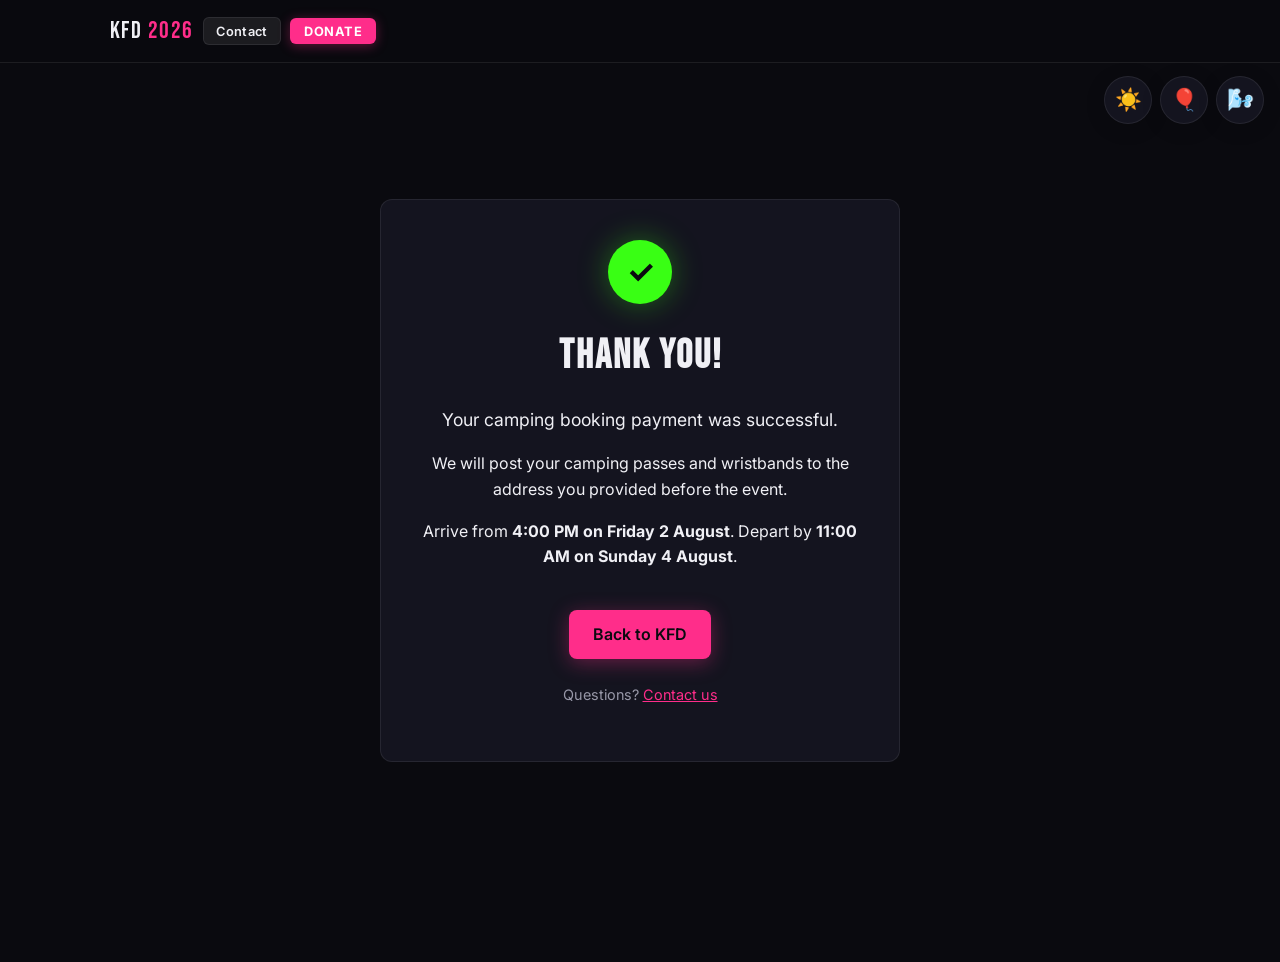
==== commit 764a5935: "Add files via upload" ====
--- a/thank-you.html
+++ b/thank-you.html
@@ -22,8 +22,14 @@
       <div class="cloud cloud--3"></div>
     </div>
   </div>
-  <div id="balloon-layer" class="balloon-layer is-active" aria-hidden="true">
-    <div id="sky-balloons" class="balloon-layer__inner"></div>
+  <div id="balloon-layer-back" class="balloon-layer balloon-layer--back" aria-hidden="true">
+    <div id="sky-balloons-back" class="balloon-layer__inner"></div>
+  </div>
+  <div id="balloon-layer-mid" class="balloon-layer balloon-layer--mid" aria-hidden="true">
+    <div id="sky-balloons-mid" class="balloon-layer__inner"></div>
+  </div>
+  <div id="balloon-layer-front" class="balloon-layer balloon-layer--front" aria-hidden="true">
+    <div id="sky-balloons-front" class="balloon-layer__inner"></div>
   </div>
   <canvas id="rain-canvas" class="rain-overlay" aria-hidden="true"></canvas>
   <nav class="site-nav is-scrolled" aria-label="Main">
@@ -77,7 +83,7 @@
   <div class="theme-bar">
     <div class="theme-bar__buttons">
       <button type="button" class="theme-bar__toggle" id="theme-toggle" aria-label="Switch to sky theme">☀️</button>
-      <button type="button" class="theme-bar__toggle" id="balloon-toggle" aria-pressed="true" aria-label="Toggle balloons" title="Balloons">🎈</button>
+      <button type="button" class="theme-bar__toggle" id="balloon-toggle" aria-pressed="false" aria-label="Toggle balloons" title="Balloons">🎈</button>
       <button type="button" class="theme-bar__toggle" id="weather-panel-toggle" aria-expanded="false" aria-controls="weather-panel" aria-label="Wind and rain" title="Wind &amp; rain">🌬️</button>
     </div>
     <div class="theme-bar__panel" id="weather-panel" hidden>
@@ -119,6 +125,7 @@
   </div>
 
   <script src="js/config.js"></script>
+  <script src="js/sheet-log.js"></script>
   <script src="js/paypal-shared.js"></script>
   <script src="js/sky.js" defer></script>
   <script src="js/donate.js" defer></script>
--- a/css/styles.css
+++ b/css/styles.css
@@ -390,6 +390,248 @@
   color: var(--error);
 }
 
+.visually-hidden {
+  position: absolute;
+  width: 1px;
+  height: 1px;
+  padding: 0;
+  margin: -1px;
+  overflow: hidden;
+  clip: rect(0, 0, 0, 0);
+  white-space: nowrap;
+  border: 0;
+}
+
+/* ——— Pitch dashboard ——— */
+.pitch-dashboard {
+  display: flex;
+  flex-direction: column;
+  gap: 1rem;
+}
+
+.pitch-neon-stroke {
+  stroke: var(--orange);
+  stroke-linecap: round;
+  stroke-linejoin: round;
+  filter: drop-shadow(0 0 3px rgba(255, 140, 66, 0.85));
+}
+
+.pitch-toolbar {
+  display: flex;
+  flex-wrap: wrap;
+  align-items: center;
+  justify-content: space-between;
+  gap: 0.75rem;
+}
+
+.pitch-type {
+  display: flex;
+  gap: 0.5rem;
+}
+
+.pitch-type-btn {
+  display: flex;
+  flex-direction: column;
+  align-items: center;
+  gap: 0.25rem;
+  min-width: 4.5rem;
+  padding: 0.45rem 0.55rem;
+  border: 1px solid rgba(255, 140, 66, 0.25);
+  border-radius: 8px;
+  background: transparent;
+  color: var(--text-muted);
+  font-size: 0.68rem;
+  font-weight: 600;
+  letter-spacing: 0.05em;
+  text-transform: uppercase;
+  cursor: pointer;
+  transition: border-color 0.2s, box-shadow 0.2s, color 0.2s;
+}
+
+.pitch-type-btn.is-active {
+  border-color: var(--orange);
+  color: var(--orange);
+  box-shadow: 0 0 14px rgba(255, 140, 66, 0.35);
+}
+
+.pitch-neon-icon {
+  width: 2rem;
+  height: 2rem;
+}
+
+.pitch-nights {
+  display: flex;
+  align-items: center;
+  gap: 0.5rem;
+  font-size: 0.85rem;
+  font-weight: 500;
+}
+
+.pitch-nights select {
+  padding: 0.35rem 0.6rem;
+  font: inherit;
+  color: var(--text);
+  background: var(--bg);
+  border: 1px solid rgba(255, 140, 66, 0.35);
+  border-radius: 6px;
+}
+
+.pitch-visual {
+  display: flex;
+  flex-direction: column;
+  align-items: center;
+  gap: 0.35rem;
+  padding: 0.75rem 0.5rem;
+  border: 1px solid rgba(255, 140, 66, 0.18);
+  border-radius: 10px;
+  background: rgba(255, 140, 66, 0.04);
+}
+
+.pitch-units {
+  display: flex;
+  flex-wrap: wrap;
+  gap: 0.85rem;
+  justify-content: center;
+  width: 100%;
+}
+
+.pitch-unit {
+  margin: 0;
+  width: 5.75rem;
+  text-align: center;
+  flex-shrink: 0;
+}
+
+@media (min-width: 400px) {
+  .pitch-unit {
+    width: 6.5rem;
+  }
+}
+
+@media (min-width: 540px) {
+  .pitch-unit {
+    width: 7rem;
+  }
+}
+
+.pitch-unit__label {
+  margin: 0 0 0.3rem;
+  font-size: 0.62rem;
+  font-weight: 600;
+  letter-spacing: 0.08em;
+  text-transform: uppercase;
+  color: var(--orange);
+}
+
+.pitch-unit__svg {
+  display: block;
+  width: 100%;
+  height: auto;
+  min-height: 3.75rem;
+  overflow: visible;
+}
+
+.pitch-unit__shell {
+  filter: drop-shadow(0 0 4px rgba(255, 140, 66, 0.55));
+}
+
+.pitch-unit__glow {
+  filter: drop-shadow(0 0 6px rgba(255, 140, 66, 0.45));
+}
+
+.pitch-person--adult {
+  opacity: 1;
+}
+
+.pitch-person--child {
+  opacity: 0.92;
+}
+
+.pitch-dogs-outside {
+  width: 100%;
+  padding-top: 0.25rem;
+  text-align: center;
+}
+
+.pitch-dogs-outside__row {
+  display: flex;
+  flex-wrap: wrap;
+  justify-content: center;
+  gap: 0.4rem;
+}
+
+.pitch-dog-neon {
+  display: block;
+  filter: drop-shadow(0 0 5px rgba(255, 140, 66, 0.55));
+}
+
+.pitch-people {
+  display: flex;
+  flex-direction: column;
+  gap: 0.75rem;
+}
+
+.pitch-control {
+  display: flex;
+  flex-direction: column;
+  gap: 0.25rem;
+}
+
+.pitch-control__label {
+  font-size: 0.82rem;
+  font-weight: 500;
+}
+
+.pitch-control__track {
+  position: relative;
+  padding-bottom: 1.55rem;
+}
+
+.pitch-control__slider {
+  display: block;
+  width: 100%;
+  margin: 0;
+  accent-color: var(--orange);
+  cursor: pointer;
+}
+
+.pitch-control__bubble {
+  position: absolute;
+  bottom: 0;
+  left: 0;
+  transform: translateX(-50%);
+  font-family: var(--font-display);
+  font-size: 1.1rem;
+  line-height: 1;
+  color: var(--orange);
+  pointer-events: none;
+  white-space: nowrap;
+}
+
+.pitch-people__row {
+  display: grid;
+  grid-template-columns: minmax(0, 1fr) minmax(5rem, 6.5rem);
+  gap: 1rem;
+  align-items: end;
+}
+
+.pitch-control--dogs .pitch-control__track {
+  padding-bottom: 1.55rem;
+}
+
+@media (min-width: 540px) {
+  .pitch-people {
+    display: grid;
+    grid-template-columns: 1fr 1fr;
+    gap: 0.75rem 1.25rem;
+    align-items: end;
+  }
+
+  .pitch-people__row {
+    grid-column: 2;
+  }
+}
+
 .price-summary {
   margin: 1.5rem 0;
   padding: 1.25rem;
@@ -1106,17 +1348,34 @@
   overflow: hidden;
   border: 1px solid var(--border);
   box-shadow: 0 20px 60px rgba(0, 0, 0, 0.45);
+}
+
+.about-poster__trigger {
+  display: block;
+  width: 100%;
+  padding: 0;
+  border: none;
+  background: none;
+  cursor: zoom-in;
   transition: transform 0.3s ease;
 }
 
-.about-poster:hover {
+.about-poster:hover .about-poster__trigger {
   transform: scale(1.02) rotate(-0.5deg);
 }
 
-.about-poster img {
+.about-poster__trigger img {
   display: block;
   width: 100%;
   height: auto;
+}
+
+.about-poster__hint {
+  margin: 0.55rem 0 0;
+  padding: 0 0.25rem;
+  text-align: center;
+  font-size: 0.82rem;
+  color: var(--text-muted);
 }
 
 /* ——— Reveal animation ——— */
@@ -1392,12 +1651,8 @@
   gap: 1rem;
 }
 
-.map-hint {
-  margin: 0;
-  flex: 1;
-  min-width: 200px;
-  font-size: 0.85rem;
-  color: var(--text-muted);
+.leaflet-control-attribution {
+  display: none !important;
 }
 
 .leaflet-popup-content-wrapper {
@@ -1436,6 +1691,31 @@
 body > .balloon-layer,
 body > .sky-scene {
   position: fixed;
+}
+
+.theme-bar__toggle {
+  position: relative;
+}
+
+.balloon-pop-count {
+  position: absolute;
+  top: -4px;
+  right: -4px;
+  min-width: 1.1rem;
+  height: 1.1rem;
+  padding: 0 0.25rem;
+  border-radius: 999px;
+  background: var(--pink);
+  color: #fff;
+  font-size: 0.65rem;
+  font-weight: 700;
+  line-height: 1.1rem;
+  text-align: center;
+  box-shadow: 0 2px 8px var(--pink-glow);
+}
+
+.balloon-pop-count[hidden] {
+  display: none;
 }
 
 .rain-overlay {
--- a/css/themes.css
+++ b/css/themes.css
@@ -160,7 +160,6 @@
 .balloon-layer {
   position: fixed;
   inset: 0;
-  z-index: 55;
   pointer-events: none;
   overflow: hidden;
   opacity: 0;
@@ -173,18 +172,20 @@
   visibility: visible;
 }
 
-[data-theme="sky"] .balloon-layer {
-  z-index: 2;
-}
-
-[data-theme="dark"] .balloon-layer,
-:root:not([data-theme="sky"]) .balloon-layer {
-  z-index: 55;
-}
-
-[data-theme="dark"] .balloon__body,
-:root:not([data-theme="sky"]) .balloon__body {
-  filter: saturate(1.12) brightness(1.08);
+.balloon-layer--back {
+  z-index: 0;
+}
+
+.balloon-layer--mid {
+  z-index: 1;
+}
+
+.balloon-layer--front {
+  z-index: 60;
+}
+
+[data-theme="sky"] .balloon-layer--front {
+  z-index: 3;
 }
 
 .balloon-layer__inner {
@@ -192,135 +193,84 @@
   inset: 0;
 }
 
-.cloud {
-  position: absolute;
-  opacity: 0.92;
-  filter: drop-shadow(0 4px 8px rgba(255, 255, 255, 0.4));
-}
-
-.cloud::before,
-.cloud::after {
-  content: '';
-  position: absolute;
-  background: #fff;
-  border-radius: 50%;
-}
-
-.cloud--1 {
-  width: 120px;
-  height: 40px;
-  top: 12%;
-  left: -140px;
-  background: #fff;
-  border-radius: 40px;
-  animation: cloud-drift var(--cloud-dur, 55s) linear infinite;
-}
-
-.cloud--1::before {
-  width: 50px;
-  height: 50px;
-  top: -22px;
-  left: 18px;
-}
-
-.cloud--1::after {
-  width: 65px;
-  height: 55px;
-  top: -28px;
-  left: 48px;
-}
-
-.cloud--1,
-.cloud--1::before,
-.cloud--1::after {
-  background: #fff;
-}
-
-.cloud--2 {
-  width: 90px;
-  height: 32px;
-  top: 22%;
-  left: -110px;
-  background: #fff;
-  border-radius: 32px;
-  animation: cloud-drift var(--cloud-dur, 70s) linear infinite;
-  animation-delay: -20s;
-}
-
-.cloud--2::before {
-  width: 40px;
-  height: 40px;
-  top: -18px;
-  left: 12px;
-  background: #fff;
-}
-
-.cloud--2::after {
-  width: 52px;
-  height: 44px;
-  top: -22px;
-  left: 32px;
-  background: #fff;
-}
-
-.cloud--3 {
-  width: 150px;
-  height: 48px;
-  top: 8%;
-  left: -180px;
-  background: #fff;
-  border-radius: 48px;
-  animation: cloud-drift var(--cloud-dur, 90s) linear infinite;
-  animation-delay: -45s;
-  opacity: 0.75;
-}
-
-.cloud--3::before {
-  width: 60px;
-  height: 55px;
-  top: -28px;
-  left: 25px;
-  background: #fff;
-}
-
-.cloud--3::after {
-  width: 75px;
-  height: 60px;
-  top: -32px;
-  left: 60px;
-  background: #fff;
-}
-
 .balloon {
   position: absolute;
-  bottom: -160px;
+  bottom: -120px;
+  padding: 0;
+  border: none;
+  background: none;
+  filter: drop-shadow(0 6px 14px rgba(0, 0, 0, 0.16));
+}
+
+.balloon--front {
+  pointer-events: auto;
+  cursor: pointer;
+}
+
+.balloon--back,
+.balloon--mid {
+  pointer-events: none;
+  opacity: 0.82;
+}
+
+.balloon--back {
+  opacity: 0.55;
+  filter: blur(0.3px) drop-shadow(0 4px 10px rgba(0, 0, 0, 0.1));
+}
+
+.balloon:focus-visible {
+  outline: 2px solid var(--pink);
+  outline-offset: 4px;
+}
+
+.balloon__float {
   display: flex;
   flex-direction: column;
   align-items: center;
-  padding: 0;
-  border: none;
-  background: none;
-  pointer-events: auto;
-  cursor: pointer;
   animation: balloon-rise var(--rise-dur, 28s) linear infinite;
   animation-delay: var(--rise-delay, 0s);
   will-change: transform;
-  filter: drop-shadow(0 8px 16px rgba(0, 0, 0, 0.18));
-}
-
-.balloon:focus-visible {
-  outline: 2px solid var(--pink);
-  outline-offset: 4px;
+}
+
+.balloon__sway {
+  display: flex;
+  flex-direction: column;
+  align-items: center;
+  transform-origin: top center;
+  animation: balloon-wind var(--sway-dur, 5s) ease-in-out infinite;
 }
 
 .balloon__body {
+  position: relative;
   width: var(--balloon-size, 38px);
   height: calc(var(--balloon-size, 38px) * 1.22);
   border-radius: 50% 50% 48% 48% / 42% 42% 58% 58%;
-  background: hsl(var(--balloon-hue, 330) 75% 58%);
-  box-shadow: inset -6px -6px 12px rgba(0, 0, 0, 0.12), inset 4px 4px 8px rgba(255, 255, 255, 0.35);
-  animation: balloon-sway var(--sway-dur, 3s) ease-in-out infinite alternate;
+  background:
+    radial-gradient(circle at 32% 26%, rgba(255, 255, 255, 0.95) 0%, rgba(255, 255, 255, 0.2) 16%, transparent 38%),
+    radial-gradient(circle at 72% 78%, rgba(0, 0, 0, 0.18) 0%, transparent 42%),
+    linear-gradient(
+      145deg,
+      hsl(var(--balloon-hue, 330) 82% 68%) 0%,
+      hsl(var(--balloon-hue, 330) 78% 52%) 52%,
+      hsl(var(--balloon-hue, 330) 70% 42%) 100%
+    );
+  box-shadow:
+    inset -8px -10px 16px rgba(0, 0, 0, 0.14),
+    inset 6px 8px 14px rgba(255, 255, 255, 0.45),
+    0 8px 20px rgba(0, 0, 0, 0.12);
   transform-origin: bottom center;
+}
+
+.balloon__body::after {
+  content: '';
+  position: absolute;
+  top: 14%;
+  left: 22%;
+  width: 28%;
+  height: 18%;
+  border-radius: 50%;
+  background: rgba(255, 255, 255, 0.55);
+  filter: blur(1px);
 }
 
 .balloon__knot {
@@ -331,12 +281,126 @@
   border-top: 6px solid hsl(var(--balloon-hue, 330) 65% 48%);
 }
 
+.balloon__string-wrap {
+  display: flex;
+  justify-content: center;
+  margin-top: -1px;
+  transform-origin: top center;
+  animation: balloon-string-wiggle var(--string-dur, 2.4s) ease-in-out infinite;
+}
+
 .balloon__string {
-  width: 1px;
-  height: calc(var(--balloon-size, 38px) * 2.2);
-  background: linear-gradient(180deg, rgba(60, 60, 80, 0.45), rgba(60, 60, 80, 0.2));
-  transform-origin: top center;
-  animation: string-sway var(--sway-dur, 3s) ease-in-out infinite alternate-reverse;
+  width: calc(var(--balloon-size, 38px) * 0.5);
+  height: calc(var(--balloon-size, 38px) * 2.5);
+  color: rgba(55, 55, 75, 0.5);
+}
+
+.balloon__string-path {
+  vector-effect: non-scaling-stroke;
+}
+
+[data-theme="dark"] .balloon--front .balloon__body,
+:root:not([data-theme="sky"]) .balloon--front .balloon__body {
+  filter: saturate(1.15) brightness(1.06);
+}
+
+.cloud {
+  position: absolute;
+  opacity: 0.92;
+  filter: drop-shadow(0 4px 8px rgba(255, 255, 255, 0.4));
+}
+
+.cloud::before,
+.cloud::after {
+  content: '';
+  position: absolute;
+  background: #fff;
+  border-radius: 50%;
+}
+
+.cloud--1 {
+  width: 120px;
+  height: 40px;
+  top: 12%;
+  left: -140px;
+  background: #fff;
+  border-radius: 40px;
+  animation: cloud-drift var(--cloud-dur, 55s) linear infinite;
+}
+
+.cloud--1::before {
+  width: 50px;
+  height: 50px;
+  top: -22px;
+  left: 18px;
+}
+
+.cloud--1::after {
+  width: 65px;
+  height: 55px;
+  top: -28px;
+  left: 48px;
+}
+
+.cloud--1,
+.cloud--1::before,
+.cloud--1::after {
+  background: #fff;
+}
+
+.cloud--2 {
+  width: 90px;
+  height: 32px;
+  top: 22%;
+  left: -110px;
+  background: #fff;
+  border-radius: 32px;
+  animation: cloud-drift var(--cloud-dur, 70s) linear infinite;
+  animation-delay: -20s;
+}
+
+.cloud--2::before {
+  width: 40px;
+  height: 40px;
+  top: -18px;
+  left: 12px;
+  background: #fff;
+}
+
+.cloud--2::after {
+  width: 52px;
+  height: 44px;
+  top: -22px;
+  left: 32px;
+  background: #fff;
+}
+
+.cloud--3 {
+  width: 150px;
+  height: 48px;
+  top: 8%;
+  left: -180px;
+  background: #fff;
+  border-radius: 48px;
+  animation: cloud-drift var(--cloud-dur, 90s) linear infinite;
+  animation-delay: -45s;
+  opacity: 0.75;
+}
+
+.cloud--3::before {
+  width: 60px;
+  height: 55px;
+  top: -28px;
+  left: 25px;
+  background: #fff;
+}
+
+.cloud--3::after {
+  width: 75px;
+  height: 60px;
+  top: -32px;
+  left: 60px;
+  background: #fff;
 }
 
 @keyframes cloud-drift {
@@ -345,34 +409,142 @@
 }
 
 @keyframes balloon-rise {
-  from { transform: translateY(0) translateX(0); }
-  to { transform: translateY(calc(-100vh - 180px)) translateX(var(--drift, 40px)); }
-}
-
-@keyframes balloon-sway {
-  from { transform: rotate(calc(var(--swing, 8deg) * -1)); }
-  to { transform: rotate(var(--swing, 8deg)); }
-}
-
-@keyframes string-sway {
-  from { transform: rotate(calc(var(--swing, 10deg) * -1.2)); }
-  to { transform: rotate(calc(var(--swing, 10deg) * 1.2)); }
-}
-
-@keyframes balloon-pop {
-  0% { transform: scale(1); opacity: 1; }
-  35% { transform: scale(1.25); opacity: 0.9; }
-  100% { transform: scale(1.7); opacity: 0; }
+  from { transform: translate3d(0, 0, 0); }
+  to { transform: translate3d(var(--drift, 40px), calc(-100vh - 180px), 0); }
+}
+
+@keyframes balloon-wind {
+  0% { transform: rotate(calc(var(--swing, 4deg) * -0.7)); }
+  40% { transform: rotate(calc(var(--swing, 4deg) * 0.35)); }
+  70% { transform: rotate(calc(var(--swing, 4deg) * 0.85)); }
+  100% { transform: rotate(calc(var(--swing, 4deg) * -0.45)); }
+}
+
+@keyframes balloon-string-wiggle {
+  0% { transform: rotate(-6deg) skewX(-5deg); }
+  18% { transform: rotate(4deg) skewX(6deg); }
+  36% { transform: rotate(7deg) skewX(-4deg); }
+  54% { transform: rotate(-3deg) skewX(5deg); }
+  72% { transform: rotate(5deg) skewX(-6deg); }
+  100% { transform: rotate(-6deg) skewX(-5deg); }
+}
+
+@keyframes balloon-pop-burst {
+  0% {
+    transform: translate(-50%, -50%) scale(0.7);
+    opacity: 1;
+  }
+  25% {
+    transform: translate(-50%, -50%) scale(1.25);
+    opacity: 1;
+  }
+  100% {
+    transform: translate(-50%, -50%) scale(1.8);
+    opacity: 0;
+  }
+}
+
+@keyframes balloon-pop-flash {
+  0% { opacity: 0.95; transform: translate(-50%, -50%) scale(0.4); }
+  40% { opacity: 0.7; transform: translate(-50%, -50%) scale(1.4); }
+  100% { opacity: 0; transform: translate(-50%, -50%) scale(2); }
+}
+
+@keyframes balloon-pop-ring {
+  0% {
+    opacity: 0.85;
+    transform: translate(-50%, -50%) scale(0.5);
+    border-width: 3px;
+  }
+  100% {
+    opacity: 0;
+    transform: translate(-50%, -50%) scale(2.4);
+    border-width: 1px;
+  }
+}
+
+@keyframes balloon-pop-bit {
+  0% {
+    opacity: 1;
+    transform: translate(-50%, -50%) rotate(var(--bit-angle, 0deg)) translateY(0) scale(1);
+  }
+  100% {
+    opacity: 0;
+    transform: translate(-50%, -50%) rotate(var(--bit-angle, 0deg)) translateY(calc(var(--bit-dist, 30px) * -1)) scale(0.2);
+  }
+}
+
+.balloon-pop-fx {
+  position: fixed;
+  z-index: 9999;
+  pointer-events: none;
+  width: var(--balloon-size, 36px);
+  height: calc(var(--balloon-size, 36px) * 1.22);
+  margin: 0;
+  animation: balloon-pop-burst 0.55s ease-out forwards;
+}
+
+.balloon-pop-fx__flash {
+  position: absolute;
+  left: 50%;
+  top: 50%;
+  width: calc(var(--balloon-size, 36px) * 2.2);
+  height: calc(var(--balloon-size, 36px) * 2.2);
+  border-radius: 50%;
+  background: radial-gradient(
+    circle,
+    rgba(255, 255, 255, 0.95) 0%,
+    hsl(var(--balloon-hue, 330) 90% 70% / 0.55) 35%,
+    transparent 70%
+  );
+  animation: balloon-pop-flash 0.35s ease-out forwards;
+}
+
+.balloon-pop-fx__body {
+  position: absolute;
+  inset: 0;
+  border-radius: 50% 50% 48% 48% / 42% 42% 58% 58%;
+  background:
+    radial-gradient(circle at 32% 26%, rgba(255, 255, 255, 0.9) 0%, transparent 38%),
+    linear-gradient(
+      145deg,
+      hsl(var(--balloon-hue, 330) 82% 68%) 0%,
+      hsl(var(--balloon-hue, 330) 70% 42%) 100%
+    );
+  box-shadow: 0 0 24px hsl(var(--balloon-hue, 330) 80% 55% / 0.65);
+}
+
+.balloon-pop-fx__ring {
+  position: absolute;
+  left: 50%;
+  top: 50%;
+  width: calc(var(--balloon-size, 36px) * 1.1);
+  height: calc(var(--balloon-size, 36px) * 1.1);
+  border: 3px solid hsl(var(--balloon-hue, 330) 75% 58% / 0.75);
+  border-radius: 50%;
+  animation: balloon-pop-ring 0.5s ease-out forwards;
+}
+
+.balloon-pop-fx__ring--delay {
+  animation-delay: 0.08s;
+  border-color: hsl(var(--balloon-hue, 330) 85% 72% / 0.5);
+}
+
+.balloon-pop-fx__bit {
+  position: absolute;
+  left: 50%;
+  top: 50%;
+  width: 6px;
+  height: 6px;
+  border-radius: 50%;
+  background: hsl(var(--balloon-hue, 330) 78% 55%);
+  box-shadow: 0 0 6px hsl(var(--balloon-hue, 330) 80% 60% / 0.8);
+  animation: balloon-pop-bit 0.48s ease-out forwards;
 }
 
 .balloon.is-popping {
-  animation: balloon-pop 0.48s ease-out forwards !important;
-  pointer-events: none;
-}
-
-.balloon.is-popping .balloon__body,
-.balloon.is-popping .balloon__string {
-  animation: none !important;
+  visibility: hidden !important;
+  pointer-events: none !important;
 }
 
 .theme-bar__toggle.is-active {
@@ -391,10 +563,19 @@
 }
 
 @media (prefers-reduced-motion: reduce) {
-  .cloud,
-  .balloon,
-  .balloon__body,
-  .balloon__string {
+  .cloud {
     animation: none !important;
   }
-}
+
+  .balloon__sway {
+    animation-duration: 7s !important;
+  }
+
+  .balloon__string-wrap {
+    animation-duration: 4s !important;
+  }
+
+  .balloon__float {
+    animation-duration: 48s !important;
+  }
+}
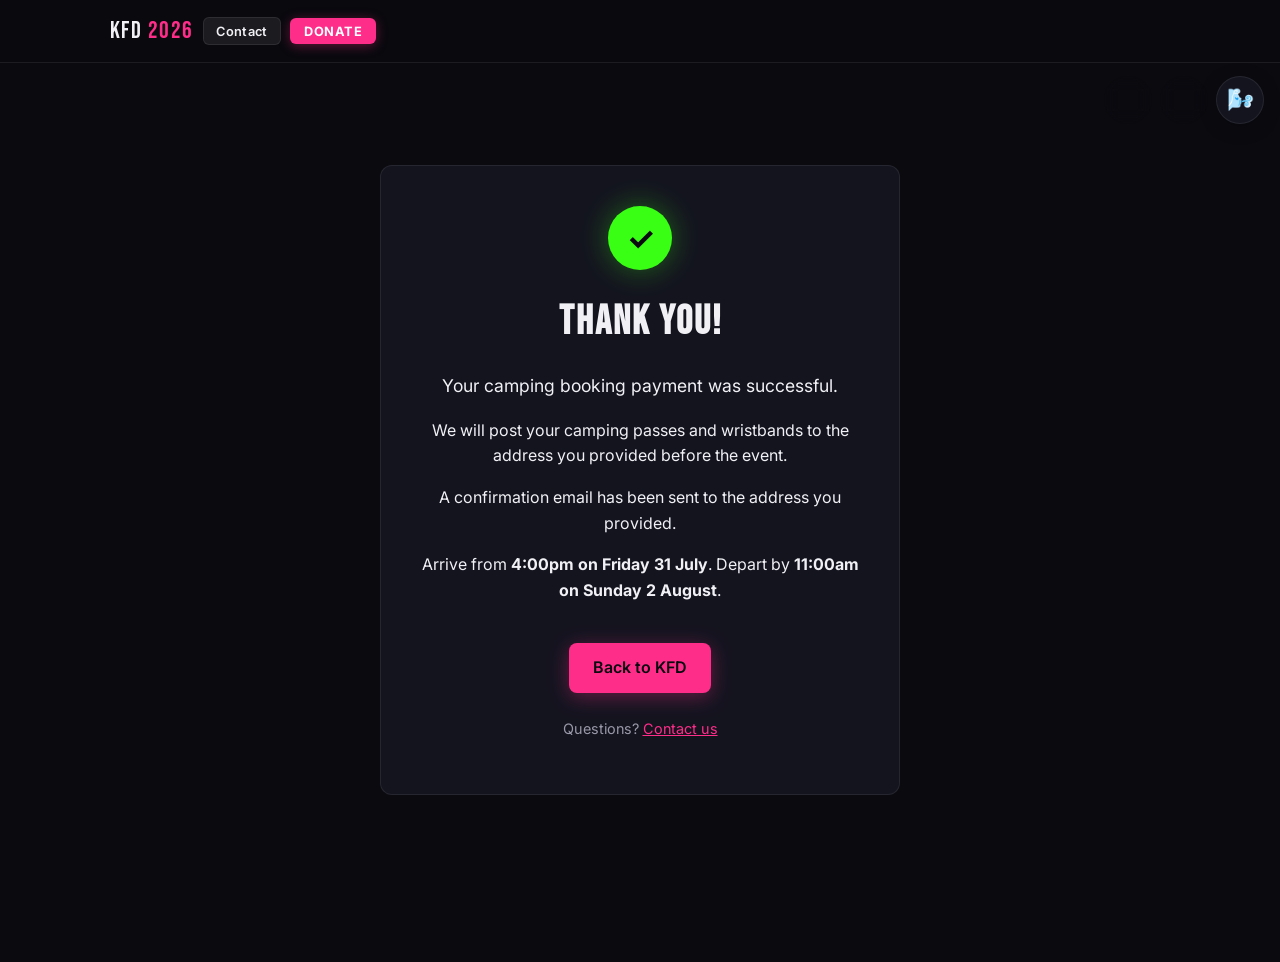
==== commit 44f8073c: "Add files via upload" ====
--- a/thank-you.html
+++ b/thank-you.html
@@ -10,11 +10,16 @@
   <meta name="theme-color" content="#0a0a0f">
   <link rel="preconnect" href="https://fonts.googleapis.com">
   <link rel="preconnect" href="https://fonts.gstatic.com" crossorigin>
-  <link href="https://fonts.googleapis.com/css2?family=Bebas+Neue&family=Inter:wght@400;500;600;700&display=swap" rel="stylesheet">
+  <link href="https://fonts.googleapis.com/css2?family=Bebas+Neue&family=Inter:wght@400;500;600;700&family=VT323&display=swap" rel="stylesheet">
   <link rel="stylesheet" href="css/styles.css">
   <link rel="stylesheet" href="css/themes.css">
 </head>
 <body>
+  <div id="ceefax-bar" class="ceefax-bar" hidden aria-hidden="true">
+    <span class="ceefax-bar__page">P100</span>
+    <span class="ceefax-bar__title">KINGSTON FUN DAY</span>
+    <span class="ceefax-bar__brand">CEEFAX</span>
+  </div>
   <div id="sky-scene" class="sky-scene" aria-hidden="true">
     <div class="sky-scene__clouds">
       <div class="cloud cloud--1"></div>
@@ -49,8 +54,9 @@
       <p class="thank-you__lead">Your camping booking payment was successful.</p>
       <p id="thank-you-donation-extra" class="thank-you__lead" hidden>Your support helps keep Kingston Fun Day going for the village.</p>
       <p class="thank-you__camping-only">We will post your camping passes and wristbands to the address you provided before the event.</p>
+      <p class="thank-you__camping-only">A confirmation email has been sent to the address you provided.</p>
       <p id="reference-line" class="thank-you__ref" hidden>Payment reference: <strong id="paypal-ref"></strong></p>
-      <p class="thank-you__camping-only">Arrive from <strong>4:00 PM on Friday 2 August</strong>. Depart by <strong>11:00 AM on Sunday 4 August</strong>.</p>
+      <p class="thank-you__camping-only">Arrive from <strong>4:00pm on Friday 31 July</strong>. Depart by <strong>11:00am on Sunday 2 August</strong>.</p>
       <a class="btn btn--primary" href="index.html">Back to KFD</a>
       <p class="thank-you__contact">Questions? <button type="button" class="thank-you__contact-btn" id="contact-open-thanks">Contact us</button></p>
     </div>
@@ -126,6 +132,7 @@
 
   <script src="js/config.js"></script>
   <script src="js/sheet-log.js"></script>
+  <script src="js/notify.js"></script>
   <script src="js/paypal-shared.js"></script>
   <script src="js/sky.js" defer></script>
   <script src="js/donate.js" defer></script>
--- a/css/styles.css
+++ b/css/styles.css
@@ -950,6 +950,124 @@
   min-height: 45px;
 }
 
+/* ——— Terms modal (camping) ——— */
+body.terms-open {
+  overflow: hidden;
+}
+
+.terms-modal {
+  position: fixed;
+  inset: 0;
+  z-index: 210;
+  display: flex;
+  align-items: center;
+  justify-content: center;
+  padding: 1rem;
+}
+
+.terms-modal[hidden] {
+  display: none;
+}
+
+.terms-modal__backdrop {
+  position: absolute;
+  inset: 0;
+  background: rgba(0, 0, 0, 0.72);
+  backdrop-filter: blur(4px);
+}
+
+.terms-modal__panel {
+  position: relative;
+  width: min(640px, 100%);
+  max-height: min(92vh, 820px);
+  display: flex;
+  flex-direction: column;
+  padding: 1.5rem 1.35rem 1.25rem;
+  background: var(--bg-card);
+  border: 1px solid var(--border);
+  border-radius: var(--radius);
+  box-shadow: 0 24px 80px rgba(0, 0, 0, 0.4);
+}
+
+.terms-modal__title {
+  margin: 0 0 0.5rem;
+  font-family: var(--font-display);
+  font-size: 1.65rem;
+  letter-spacing: 0.04em;
+}
+
+.terms-modal__times {
+  margin: 0 0 1rem;
+  font-size: 0.9rem;
+  color: var(--text-muted);
+  line-height: 1.5;
+}
+
+.terms-modal__body {
+  flex: 1;
+  overflow-y: auto;
+  margin-bottom: 1rem;
+  padding-right: 0.35rem;
+  font-size: 0.88rem;
+  line-height: 1.55;
+  color: var(--text);
+}
+
+.terms-modal__body h3 {
+  margin: 1.1rem 0 0.45rem;
+  font-size: 0.95rem;
+  font-weight: 700;
+}
+
+.terms-modal__body h3:first-child {
+  margin-top: 0;
+}
+
+.terms-modal__body ul {
+  margin: 0;
+  padding-left: 1.15rem;
+}
+
+.terms-modal__body li + li {
+  margin-top: 0.45rem;
+}
+
+.terms-modal__emergency {
+  margin: 1.25rem 0 0;
+  padding-top: 0.85rem;
+  border-top: 1px solid var(--border);
+}
+
+.terms-modal__countdown {
+  margin: 0 0 0.65rem;
+  min-height: 1.25rem;
+  font-size: 0.85rem;
+  font-weight: 600;
+  color: var(--warning);
+  text-align: center;
+}
+
+.terms-modal__accept {
+  width: 100%;
+}
+
+.terms-modal__accept:disabled {
+  opacity: 0.55;
+  cursor: not-allowed;
+}
+
+.paypal-section__note {
+  margin: 0 0 0.75rem;
+  font-size: 0.85rem;
+  color: var(--text-muted);
+}
+
+.banner--warning {
+  border-color: rgba(255, 180, 0, 0.45);
+  background: rgba(255, 180, 0, 0.08);
+  color: var(--text);
+}
+
 /* ——— Contact modal ——— */
 .contact-modal {
   position: fixed;
@@ -1684,6 +1802,7 @@
 
 /* ——— Fixed overlays (must stay viewport-fixed) ——— */
 body > .donate-modal,
+body > .terms-modal,
 body > .contact-modal,
 body > .lightbox,
 body > .theme-bar,
--- a/css/themes.css
+++ b/css/themes.css
@@ -429,36 +429,21 @@
   100% { transform: rotate(-6deg) skewX(-5deg); }
 }
 
-@keyframes balloon-pop-burst {
-  0% {
-    transform: translate(-50%, -50%) scale(0.7);
-    opacity: 1;
-  }
-  25% {
-    transform: translate(-50%, -50%) scale(1.25);
-    opacity: 1;
-  }
-  100% {
-    transform: translate(-50%, -50%) scale(1.8);
-    opacity: 0;
-  }
-}
-
 @keyframes balloon-pop-flash {
-  0% { opacity: 0.95; transform: translate(-50%, -50%) scale(0.4); }
-  40% { opacity: 0.7; transform: translate(-50%, -50%) scale(1.4); }
-  100% { opacity: 0; transform: translate(-50%, -50%) scale(2); }
+  0% { opacity: 0.95; transform: translate(-50%, -50%) scale(0.35); }
+  35% { opacity: 0.75; transform: translate(-50%, -50%) scale(1.2); }
+  100% { opacity: 0; transform: translate(-50%, -50%) scale(1.6); }
 }
 
 @keyframes balloon-pop-ring {
   0% {
     opacity: 0.85;
-    transform: translate(-50%, -50%) scale(0.5);
+    transform: translate(-50%, -50%) scale(0.45);
     border-width: 3px;
   }
   100% {
     opacity: 0;
-    transform: translate(-50%, -50%) scale(2.4);
+    transform: translate(-50%, -50%) scale(2.2);
     border-width: 1px;
   }
 }
@@ -470,7 +455,7 @@
   }
   100% {
     opacity: 0;
-    transform: translate(-50%, -50%) rotate(var(--bit-angle, 0deg)) translateY(calc(var(--bit-dist, 30px) * -1)) scale(0.2);
+    transform: translate(-50%, -50%) rotate(var(--bit-angle, 0deg)) translateY(calc(var(--bit-dist, 30px) * -1)) scale(0.15);
   }
 }
 
@@ -478,51 +463,38 @@
   position: fixed;
   z-index: 9999;
   pointer-events: none;
-  width: var(--balloon-size, 36px);
-  height: calc(var(--balloon-size, 36px) * 1.22);
+  width: 0;
+  height: 0;
   margin: 0;
-  animation: balloon-pop-burst 0.55s ease-out forwards;
+  overflow: visible;
+  transform: translate(-50%, -50%);
 }
 
 .balloon-pop-fx__flash {
   position: absolute;
-  left: 50%;
-  top: 50%;
-  width: calc(var(--balloon-size, 36px) * 2.2);
-  height: calc(var(--balloon-size, 36px) * 2.2);
+  left: 0;
+  top: 0;
+  width: calc(var(--balloon-size, 36px) * 2.4);
+  height: calc(var(--balloon-size, 36px) * 2.4);
   border-radius: 50%;
   background: radial-gradient(
     circle,
     rgba(255, 255, 255, 0.95) 0%,
-    hsl(var(--balloon-hue, 330) 90% 70% / 0.55) 35%,
-    transparent 70%
+    hsl(var(--balloon-hue, 330) 90% 70% / 0.45) 30%,
+    transparent 65%
   );
-  animation: balloon-pop-flash 0.35s ease-out forwards;
-}
-
-.balloon-pop-fx__body {
-  position: absolute;
-  inset: 0;
-  border-radius: 50% 50% 48% 48% / 42% 42% 58% 58%;
-  background:
-    radial-gradient(circle at 32% 26%, rgba(255, 255, 255, 0.9) 0%, transparent 38%),
-    linear-gradient(
-      145deg,
-      hsl(var(--balloon-hue, 330) 82% 68%) 0%,
-      hsl(var(--balloon-hue, 330) 70% 42%) 100%
-    );
-  box-shadow: 0 0 24px hsl(var(--balloon-hue, 330) 80% 55% / 0.65);
+  animation: balloon-pop-flash 0.32s ease-out forwards;
 }
 
 .balloon-pop-fx__ring {
   position: absolute;
-  left: 50%;
-  top: 50%;
+  left: 0;
+  top: 0;
   width: calc(var(--balloon-size, 36px) * 1.1);
   height: calc(var(--balloon-size, 36px) * 1.1);
   border: 3px solid hsl(var(--balloon-hue, 330) 75% 58% / 0.75);
   border-radius: 50%;
-  animation: balloon-pop-ring 0.5s ease-out forwards;
+  animation: balloon-pop-ring 0.48s ease-out forwards;
 }
 
 .balloon-pop-fx__ring--delay {
@@ -532,14 +504,14 @@
 
 .balloon-pop-fx__bit {
   position: absolute;
-  left: 50%;
-  top: 50%;
-  width: 6px;
-  height: 6px;
+  left: 0;
+  top: 0;
+  width: 5px;
+  height: 5px;
   border-radius: 50%;
   background: hsl(var(--balloon-hue, 330) 78% 55%);
-  box-shadow: 0 0 6px hsl(var(--balloon-hue, 330) 80% 60% / 0.8);
-  animation: balloon-pop-bit 0.48s ease-out forwards;
+  box-shadow: 0 0 5px hsl(var(--balloon-hue, 330) 80% 60% / 0.75);
+  animation: balloon-pop-bit 0.45s ease-out forwards;
 }
 
 .balloon.is-popping {
@@ -579,3 +551,268 @@
     animation-duration: 48s !important;
   }
 }
+
+/* ——— Theme: Ceefax (secret — double-click Vardo Manor) ——— */
+[data-theme="ceefax"] {
+  --bg: #000084;
+  --bg-card: #000050;
+  --bg-card-solid: #000050;
+  --bg-card-hover: #0000aa;
+  --bg-input: #000040;
+  --text: #ffff00;
+  --text-muted: #00ffff;
+  --pink: #ff0000;
+  --pink-glow: transparent;
+  --green: #00ff00;
+  --blue: #00ffff;
+  --orange: #ffff00;
+  --border: #ffffff;
+  --error: #ff0000;
+  --warning: #ffff00;
+  --radius: 0;
+  --nav-bg: #000084;
+  --font-display: "VT323", "Courier New", Courier, monospace;
+  --font-body: "VT323", "Courier New", Courier, monospace;
+  --hero-overlay: #000084;
+}
+
+[data-theme="ceefax"] body {
+  background: var(--bg);
+  letter-spacing: 0.04em;
+  text-transform: none;
+}
+
+[data-theme="ceefax"] body::before {
+  content: "";
+  position: fixed;
+  inset: 0;
+  z-index: 9998;
+  pointer-events: none;
+  background: repeating-linear-gradient(
+    0deg,
+    rgba(0, 0, 0, 0.12) 0,
+    rgba(0, 0, 0, 0.12) 1px,
+    transparent 1px,
+    transparent 3px
+  );
+  opacity: 0.4;
+}
+
+.ceefax-bar {
+  position: fixed;
+  top: 0;
+  left: 0;
+  right: 0;
+  z-index: 300;
+  display: flex;
+  align-items: center;
+  gap: 1rem;
+  padding: 0.35rem 0.75rem;
+  font-family: "VT323", "Courier New", Courier, monospace;
+  font-size: 1.35rem;
+  letter-spacing: 0.08em;
+  color: #000084;
+  background: #00ffff;
+  border-bottom: 3px solid #ffffff;
+  text-transform: uppercase;
+}
+
+.ceefax-bar[hidden] {
+  display: none;
+}
+
+.ceefax-bar__page {
+  color: #ffff00;
+  background: #000084;
+  padding: 0 0.4rem;
+  border: 2px solid #ffffff;
+}
+
+.ceefax-bar__title {
+  flex: 1;
+  font-weight: bold;
+}
+
+[data-theme="ceefax"] .sky-scene,
+[data-theme="ceefax"] .balloon-layer,
+[data-theme="ceefax"] .rain-overlay.is-active {
+  display: none !important;
+}
+
+[data-theme="ceefax"] html {
+  scroll-padding-top: 5.5rem;
+}
+
+[data-theme="ceefax"] body {
+  padding-top: 2.25rem;
+}
+
+[data-theme="ceefax"] .hero__bg {
+  opacity: 0.12;
+  filter: contrast(1.8) saturate(0);
+}
+
+[data-theme="ceefax"] .hero__overlay {
+  background: var(--bg);
+}
+
+[data-theme="ceefax"] .hero__title,
+[data-theme="ceefax"] .section__title,
+[data-theme="ceefax"] .band-card__name,
+[data-theme="ceefax"] .donate-modal__title,
+[data-theme="ceefax"] .contact-modal__title,
+[data-theme="ceefax"] .terms-modal__title {
+  color: #ffff00;
+  text-shadow: none;
+  font-family: var(--font-display);
+  letter-spacing: 0.06em;
+}
+
+[data-theme="ceefax"] a {
+  color: #00ffff;
+}
+
+[data-theme="ceefax"] a:hover {
+  color: #ffffff;
+  background: #0000aa;
+  text-decoration: none;
+}
+
+[data-theme="ceefax"] .site-nav,
+[data-theme="ceefax"] .site-nav.is-scrolled {
+  top: 2.25rem;
+  background: #000084;
+  border-bottom: 2px solid #ffffff;
+  box-shadow: none;
+  backdrop-filter: none;
+}
+
+[data-theme="ceefax"] .site-nav__brand,
+[data-theme="ceefax"] .site-nav__link,
+[data-theme="ceefax"] .site-nav__contact,
+[data-theme="ceefax"] .site-nav__donate {
+  color: #ffff00;
+  font-family: var(--font-body);
+}
+
+[data-theme="ceefax"] .info-card,
+[data-theme="ceefax"] .booking-form,
+[data-theme="ceefax"] .map-wrap,
+[data-theme="ceefax"] .thank-you__card,
+[data-theme="ceefax"] .countdown__unit,
+[data-theme="ceefax"] .band-card__front,
+[data-theme="ceefax"] .band-card__back,
+[data-theme="ceefax"] .donate-modal__panel,
+[data-theme="ceefax"] .contact-modal__panel,
+[data-theme="ceefax"] .terms-modal__panel,
+[data-theme="ceefax"] .price-summary,
+[data-theme="ceefax"] .banner,
+[data-theme="ceefax"] .theme-bar__panel {
+  background: var(--bg-card);
+  border: 2px solid #ffffff;
+  border-radius: 0;
+  box-shadow: none;
+  backdrop-filter: none;
+}
+
+[data-theme="ceefax"] .field-row input,
+[data-theme="ceefax"] .field-row select,
+[data-theme="ceefax"] .field-row textarea {
+  background: var(--bg-input);
+  border: 2px solid #00ffff;
+  border-radius: 0;
+  color: #00ff00;
+  font-family: var(--font-body);
+}
+
+[data-theme="ceefax"] .btn,
+[data-theme="ceefax"] .btn--primary {
+  border-radius: 0;
+  border: 2px solid #ffffff;
+  background: #000084;
+  color: #ffff00;
+  font-family: var(--font-body);
+  text-transform: uppercase;
+  box-shadow: none;
+}
+
+[data-theme="ceefax"] .btn--primary {
+  background: #00ff00;
+  color: #000084;
+}
+
+[data-theme="ceefax"] .btn:hover,
+[data-theme="ceefax"] .btn--primary:hover {
+  background: #ffff00;
+  color: #000084;
+}
+
+[data-theme="ceefax"] .band-card__style,
+[data-theme="ceefax"] .band-card__tap {
+  color: #00ffff;
+}
+
+[data-theme="ceefax"] .band-card__link {
+  color: #ffff00;
+  border: 1px solid #00ffff;
+  padding: 0.25rem 0.5rem;
+  display: inline-block;
+  margin: 0.15rem;
+}
+
+[data-theme="ceefax"] .footer {
+  background: #000084;
+  border-top: 2px solid #ffffff;
+}
+
+[data-theme="ceefax"] .theme-bar {
+  background: #000050;
+  border: 2px solid #ffffff;
+  border-radius: 0;
+}
+
+[data-theme="ceefax"] .theme-bar__toggle {
+  border-radius: 0;
+  border: 1px solid #00ffff;
+  background: #000084;
+}
+
+[data-theme="ceefax"] .text-pink {
+  color: #ff0000;
+}
+
+[data-theme="ceefax"] .price-total strong,
+[data-theme="ceefax"] .countdown__number {
+  color: #00ff00;
+}
+
+[data-theme="ceefax"] .gallery__item {
+  border: 2px solid #ffffff;
+  border-radius: 0;
+}
+
+[data-theme="ceefax"] .section--lineup::before {
+  content: "LINE UP >>>";
+  display: block;
+  margin-bottom: 0.75rem;
+  padding: 0.25rem 0.5rem;
+  color: #000084;
+  background: #ffff00;
+  font-family: var(--font-body);
+  font-size: 1.25rem;
+  letter-spacing: 0.1em;
+  width: fit-content;
+}
+
+[data-theme="ceefax"] .section--camping::before {
+  content: "CAMPING BOOKING >>>";
+  display: block;
+  margin-bottom: 0.75rem;
+  padding: 0.25rem 0.5rem;
+  color: #000084;
+  background: #00ff00;
+  font-family: var(--font-body);
+  font-size: 1.25rem;
+  letter-spacing: 0.1em;
+  width: fit-content;
+}
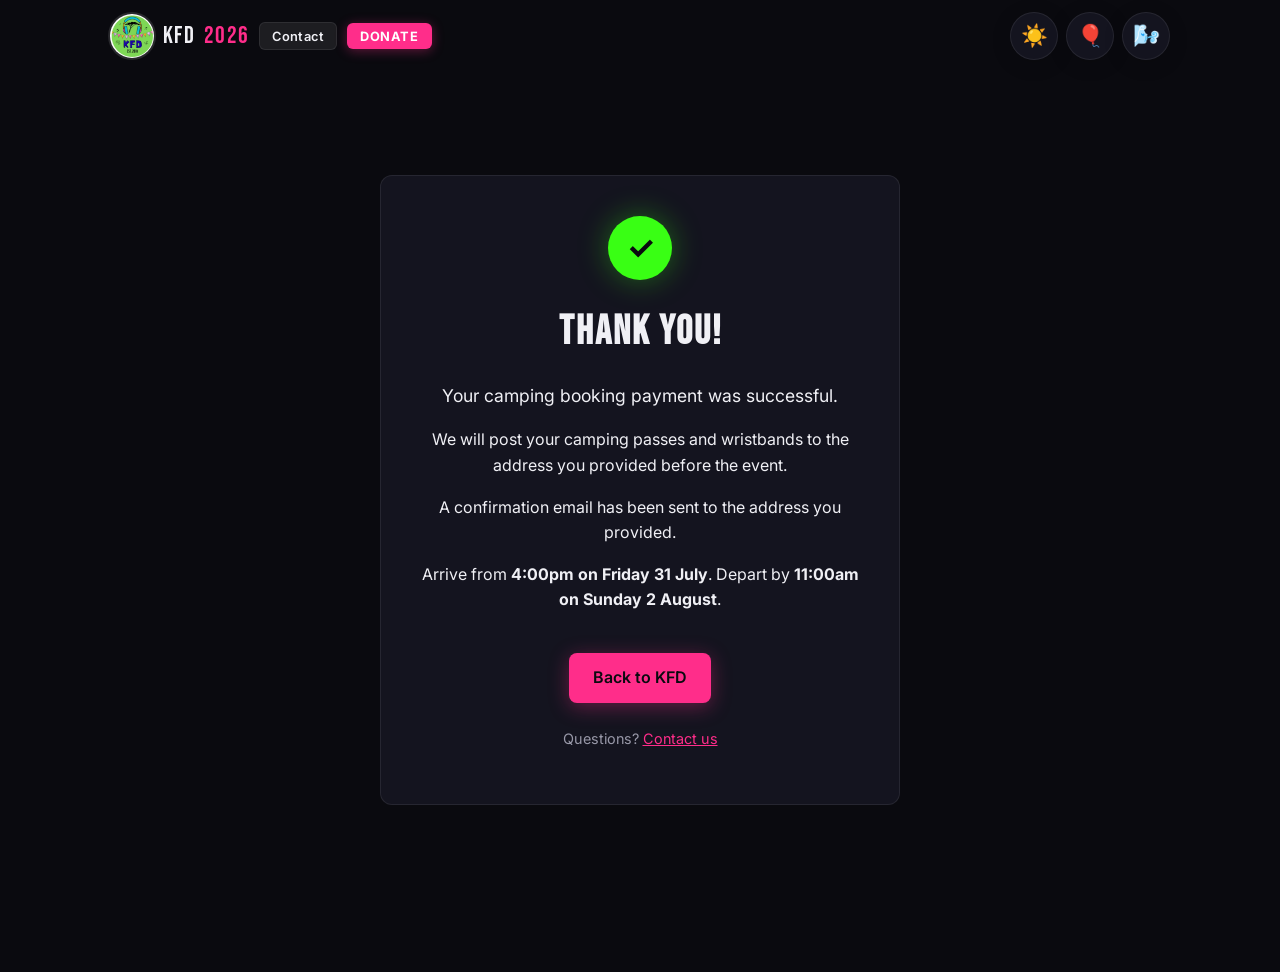
==== commit 9af87ddb: "Add files via upload" ====
--- a/thank-you.html
+++ b/thank-you.html
@@ -37,12 +37,32 @@
     <div id="sky-balloons-front" class="balloon-layer__inner"></div>
   </div>
   <canvas id="rain-canvas" class="rain-overlay" aria-hidden="true"></canvas>
-  <nav class="site-nav is-scrolled" aria-label="Main">
+  <nav class="site-nav" aria-label="Main">
     <div class="site-nav__inner">
       <div class="site-nav__start">
-        <a class="site-nav__brand" href="index.html">KFD <span>2026</span></a>
+        <a class="site-nav__brand" href="index.html">
+          <img class="site-nav__logo" src="images/2026_logo.jpg" alt="" width="44" height="44">
+          KFD <span>2026</span>
+        </a>
         <button type="button" class="site-nav__contact" id="contact-open">Contact</button>
         <button type="button" class="site-nav__donate" id="donate-open">Donate</button>
+      </div>
+      <div class="site-nav__tools">
+        <div class="theme-bar__buttons">
+          <button type="button" class="theme-bar__toggle" id="theme-toggle" aria-label="Switch to sky theme">☀️</button>
+          <button type="button" class="theme-bar__toggle" id="balloon-toggle" aria-pressed="false" aria-label="Toggle balloons" title="Balloons">🎈</button>
+          <button type="button" class="theme-bar__toggle" id="weather-panel-toggle" aria-expanded="false" aria-controls="weather-panel" aria-label="Wind and rain" title="Wind &amp; rain">🌬️</button>
+        </div>
+        <div class="theme-bar__panel" id="weather-panel" hidden>
+          <div class="theme-bar__row">
+            <label for="wind-speed">Wind</label>
+            <input type="range" id="wind-speed" min="0" max="100" value="40">
+          </div>
+          <div class="theme-bar__row">
+            <label for="rain-toggle">Rain</label>
+            <input type="checkbox" id="rain-toggle" aria-label="Toggle rain">
+          </div>
+        </div>
       </div>
     </div>
   </nav>
@@ -86,24 +106,6 @@
     </div>
   </div>
 
-  <div class="theme-bar">
-    <div class="theme-bar__buttons">
-      <button type="button" class="theme-bar__toggle" id="theme-toggle" aria-label="Switch to sky theme">☀️</button>
-      <button type="button" class="theme-bar__toggle" id="balloon-toggle" aria-pressed="false" aria-label="Toggle balloons" title="Balloons">🎈</button>
-      <button type="button" class="theme-bar__toggle" id="weather-panel-toggle" aria-expanded="false" aria-controls="weather-panel" aria-label="Wind and rain" title="Wind &amp; rain">🌬️</button>
-    </div>
-    <div class="theme-bar__panel" id="weather-panel" hidden>
-      <div class="theme-bar__row">
-        <label for="wind-speed">Wind</label>
-        <input type="range" id="wind-speed" min="0" max="100" value="40">
-      </div>
-      <div class="theme-bar__row">
-        <label for="rain-toggle">Rain</label>
-        <input type="checkbox" id="rain-toggle" aria-label="Toggle rain">
-      </div>
-    </div>
-  </div>
-
   <div id="contact-modal" class="contact-modal" hidden>
     <div class="contact-modal__backdrop" data-close aria-hidden="true"></div>
     <div class="contact-modal__panel" role="dialog" aria-modal="true" aria-labelledby="contact-title">
--- a/css/styles.css
+++ b/css/styles.css
@@ -355,6 +355,12 @@
   gap: 1rem;
 }
 
+.field-row--postcode input {
+  max-width: 10rem;
+  text-transform: uppercase;
+  letter-spacing: 0.04em;
+}
+
 @media (min-width: 540px) {
   .field-row--inline {
     grid-template-columns: 1fr 1fr;
@@ -1243,11 +1249,22 @@
 }
 
 .site-nav__brand {
+  display: inline-flex;
+  align-items: center;
+  gap: 0.55rem;
   font-family: var(--font-display);
   font-size: 1.5rem;
   letter-spacing: 0.06em;
   color: var(--text);
   text-decoration: none;
+}
+
+.site-nav__logo {
+  width: 44px;
+  height: 44px;
+  border-radius: 50%;
+  object-fit: cover;
+  box-shadow: 0 0 0 2px rgba(255, 255, 255, 0.12);
 }
 
 .site-nav__brand span {
@@ -1460,6 +1477,11 @@
   color: var(--pink);
 }
 
+.about-media {
+  display: grid;
+  gap: 1.5rem;
+}
+
 .about-poster {
   margin: 0;
   border-radius: var(--radius);
@@ -1662,10 +1684,27 @@
   border: none;
   border-radius: 8px;
   overflow: hidden;
-  cursor: pointer;
+  cursor: zoom-in;
   aspect-ratio: 4 / 3;
   background: var(--bg);
   transition: transform 0.25s, box-shadow 0.25s;
+}
+
+.gallery-item::after {
+  content: 'View';
+  position: absolute;
+  right: 0.55rem;
+  bottom: 0.55rem;
+  padding: 0.28rem 0.6rem;
+  border-radius: 999px;
+  background: rgba(0, 0, 0, 0.72);
+  border: 1px solid rgba(255, 255, 255, 0.25);
+  color: #fff;
+  font-size: 0.7rem;
+  font-weight: 700;
+  letter-spacing: 0.06em;
+  text-transform: uppercase;
+  pointer-events: none;
 }
 
 .gallery-item:hover {
@@ -1713,38 +1752,88 @@
   position: absolute;
   top: 1rem;
   right: 1rem;
-  width: 44px;
-  height: 44px;
-  border: none;
-  border-radius: 50%;
-  background: rgba(255, 255, 255, 0.1);
-  color: var(--text);
-  font-size: 1.75rem;
+  display: inline-flex;
+  align-items: center;
+  gap: 0.35rem;
+  min-height: 44px;
+  padding: 0 0.85rem 0 0.65rem;
+  border: 2px solid rgba(255, 255, 255, 0.35);
+  border-radius: 999px;
+  background: rgba(0, 0, 0, 0.55);
+  color: var(--text);
+  font-size: 0.95rem;
+  font-weight: 600;
   cursor: pointer;
   line-height: 1;
+}
+
+.lightbox__close-icon {
+  font-size: 1.5rem;
 }
 
 .lightbox__nav {
   position: absolute;
   top: 50%;
   transform: translateY(-50%);
-  width: 48px;
-  height: 48px;
-  border: none;
+  display: inline-flex;
+  flex-direction: column;
+  align-items: center;
+  justify-content: center;
+  gap: 0.15rem;
+  width: 64px;
+  height: 64px;
+  border: 2px solid rgba(255, 255, 255, 0.35);
   border-radius: 50%;
-  background: rgba(255, 255, 255, 0.1);
-  color: var(--text);
-  font-size: 2rem;
+  background: rgba(0, 0, 0, 0.55);
+  color: var(--text);
   cursor: pointer;
   line-height: 1;
 }
 
+.lightbox__nav-icon {
+  font-size: 2rem;
+}
+
+.lightbox__nav-label {
+  font-size: 0.65rem;
+  font-weight: 700;
+  letter-spacing: 0.08em;
+  text-transform: uppercase;
+}
+
 .lightbox__nav--prev {
   left: 1rem;
 }
 
 .lightbox__nav--next {
   right: 1rem;
+}
+
+.lightbox__hint {
+  position: absolute;
+  bottom: 1rem;
+  left: 50%;
+  transform: translateX(-50%);
+  margin: 0;
+  padding: 0.45rem 0.85rem;
+  border-radius: 999px;
+  background: rgba(0, 0, 0, 0.55);
+  border: 1px solid rgba(255, 255, 255, 0.18);
+  color: rgba(255, 255, 255, 0.82);
+  font-size: 0.78rem;
+  text-align: center;
+  max-width: min(92vw, 34rem);
+}
+
+.map .leaflet-control-layers {
+  border: 1px solid var(--border);
+  border-radius: 8px;
+  background: rgba(10, 10, 15, 0.92);
+  color: var(--text);
+}
+
+.map .leaflet-control-layers-list {
+  margin: 0.35rem 0.5rem;
 }
 
 /* ——— Map ——— */
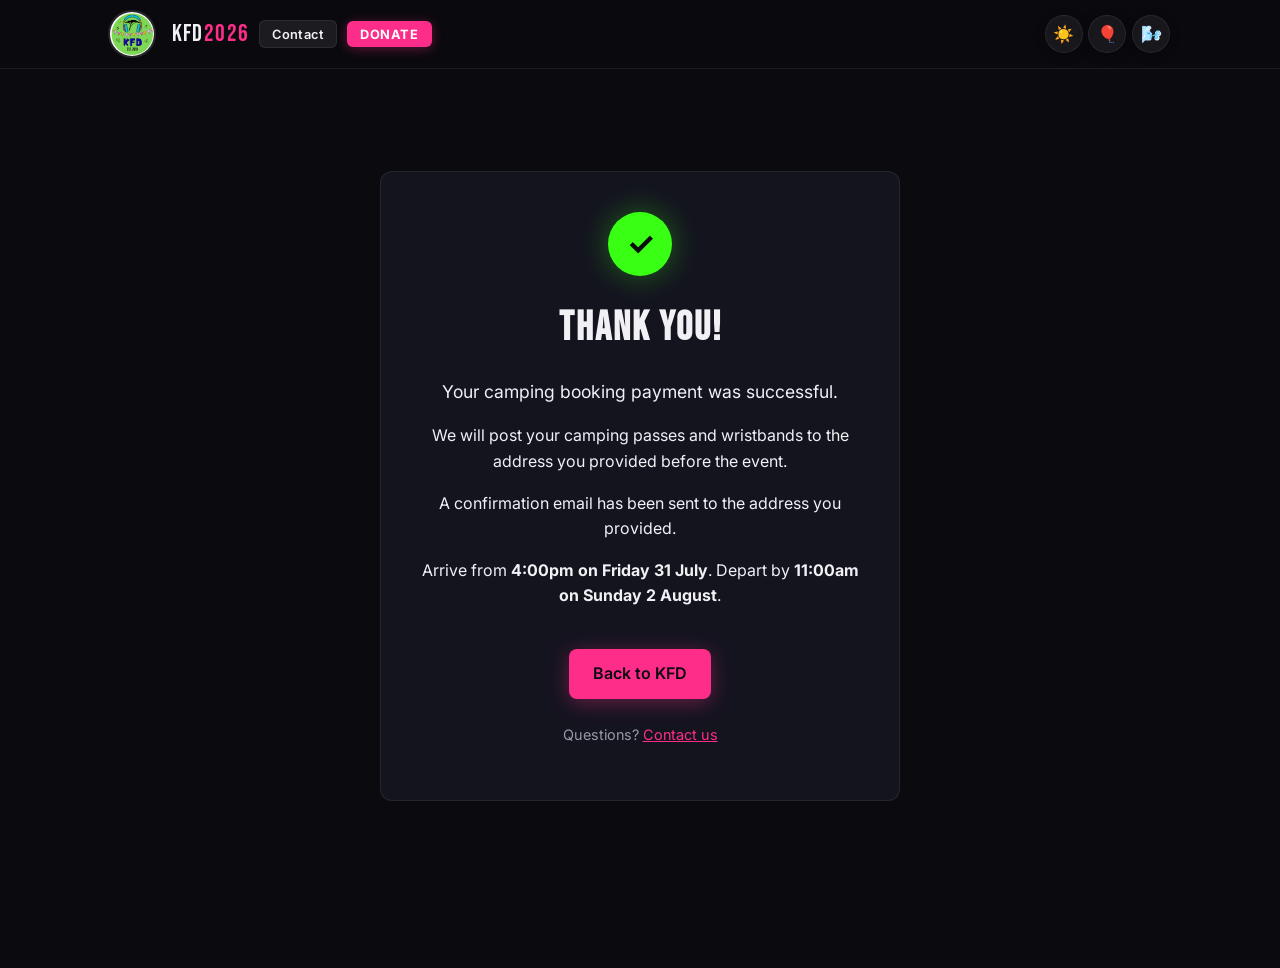
==== commit c8cb3ca3: "Add files via upload" ====
--- a/thank-you.html
+++ b/thank-you.html
@@ -53,16 +53,16 @@
           <button type="button" class="theme-bar__toggle" id="balloon-toggle" aria-pressed="false" aria-label="Toggle balloons" title="Balloons">🎈</button>
           <button type="button" class="theme-bar__toggle" id="weather-panel-toggle" aria-expanded="false" aria-controls="weather-panel" aria-label="Wind and rain" title="Wind &amp; rain">🌬️</button>
         </div>
-        <div class="theme-bar__panel" id="weather-panel" hidden>
-          <div class="theme-bar__row">
-            <label for="wind-speed">Wind</label>
-            <input type="range" id="wind-speed" min="0" max="100" value="40">
-          </div>
-          <div class="theme-bar__row">
-            <label for="rain-toggle">Rain</label>
-            <input type="checkbox" id="rain-toggle" aria-label="Toggle rain">
-          </div>
-        </div>
+      </div>
+    </div>
+    <div class="theme-bar__panel" id="weather-panel" hidden>
+      <div class="theme-bar__row">
+        <label for="wind-speed">Wind</label>
+        <input type="range" id="wind-speed" min="0" max="100" value="40">
+      </div>
+      <div class="theme-bar__row">
+        <label for="rain-toggle">Rain</label>
+        <input type="checkbox" id="rain-toggle" aria-label="Toggle rain">
       </div>
     </div>
   </nav>
--- a/css/styles.css
+++ b/css/styles.css
@@ -465,21 +465,14 @@
   height: 2rem;
 }
 
-.pitch-nights {
-  display: flex;
-  align-items: center;
-  gap: 0.5rem;
-  font-size: 0.85rem;
-  font-weight: 500;
-}
-
-.pitch-nights select {
-  padding: 0.35rem 0.6rem;
-  font: inherit;
-  color: var(--text);
-  background: var(--bg);
-  border: 1px solid rgba(255, 140, 66, 0.35);
-  border-radius: 6px;
+.pitch-control--nights {
+  min-width: 7.5rem;
+  flex: 1 1 7.5rem;
+  max-width: 10rem;
+}
+
+.pitch-control--nights .pitch-control__track {
+  padding-bottom: 1.55rem;
 }
 
 .pitch-visual {
@@ -1200,12 +1193,23 @@
   left: 0;
   right: 0;
   z-index: 100;
-  transition: background 0.2s, box-shadow 0.2s;
+  background: rgba(10, 10, 15, 0.94);
+  backdrop-filter: blur(12px);
+  box-shadow: 0 1px 0 var(--border);
+}
+
+.site-nav > .theme-bar__panel {
+  position: absolute;
+  top: 100%;
+  right: 1.25rem;
+  width: 220px;
+  margin-top: 0.35rem;
+  z-index: 120;
 }
 
 .site-nav.is-scrolled {
-  background: rgba(10, 10, 15, 0.92);
-  backdrop-filter: blur(10px);
+  background: rgba(10, 10, 15, 0.94);
+  backdrop-filter: blur(12px);
   box-shadow: 0 1px 0 var(--border);
 }
 
@@ -1251,30 +1255,59 @@
 .site-nav__brand {
   display: inline-flex;
   align-items: center;
-  gap: 0.55rem;
+  gap: 0;
   font-family: var(--font-display);
   font-size: 1.5rem;
   letter-spacing: 0.06em;
   color: var(--text);
-  text-decoration: none;
+  text-decoration: none !important;
+}
+
+.site-nav__brand:hover,
+.site-nav__brand:focus-visible,
+.site-nav__brand:active,
+.site-nav__brand:visited {
+  color: var(--text);
+  text-decoration: none !important;
 }
 
 .site-nav__logo {
   width: 44px;
   height: 44px;
+  margin-right: 1.1rem;
   border-radius: 50%;
   object-fit: cover;
   box-shadow: 0 0 0 2px rgba(255, 255, 255, 0.12);
+  flex-shrink: 0;
 }
 
 .site-nav__brand span {
   color: var(--pink);
+  text-decoration: none !important;
 }
 
 .site-nav__menu {
   display: flex;
   gap: 0.25rem;
   align-items: center;
+}
+
+.site-nav__tools {
+  display: flex;
+  align-items: center;
+  flex-shrink: 0;
+  margin-left: auto;
+}
+
+.site-nav__tools .theme-bar__buttons {
+  display: flex;
+  gap: 0.35rem;
+}
+
+.site-nav__tools .theme-bar__toggle {
+  width: 38px;
+  height: 38px;
+  font-size: 1.05rem;
 }
 
 .site-nav__link {
@@ -1359,6 +1392,16 @@
   .site-nav__contact {
     padding: 0.3rem 0.6rem;
     font-size: 0.72rem;
+  }
+
+  .site-nav__tools .theme-bar__toggle {
+    width: 34px;
+    height: 34px;
+    font-size: 0.95rem;
+  }
+
+  .site-nav > .theme-bar__panel {
+    width: min(280px, calc(100vw - 2rem));
   }
 }
 
@@ -1894,15 +1937,46 @@
 body > .terms-modal,
 body > .contact-modal,
 body > .lightbox,
-body > .theme-bar,
 body > .rain-overlay,
 body > .balloon-layer,
 body > .sky-scene {
   position: fixed;
 }
 
+/* ——— Theme & weather controls (in nav) ——— */
 .theme-bar__toggle {
   position: relative;
+  width: 38px;
+  height: 38px;
+  flex-shrink: 0;
+  border: 1px solid var(--border);
+  border-radius: 50%;
+  background: rgba(255, 255, 255, 0.06);
+  backdrop-filter: blur(8px);
+  font-size: 1.05rem;
+  cursor: pointer;
+  box-shadow: 0 2px 12px rgba(0, 0, 0, 0.2);
+  transition: transform 0.2s, background 0.2s;
+}
+
+.theme-bar__toggle:hover {
+  transform: scale(1.06);
+  background: rgba(255, 255, 255, 0.12);
+}
+
+.theme-bar__panel {
+  width: 100%;
+  padding: 0.85rem 1rem;
+  border-radius: var(--radius);
+  border: 1px solid var(--border);
+  background: var(--bg-card);
+  backdrop-filter: blur(12px);
+  box-shadow: 0 12px 40px rgba(0, 0, 0, 0.35);
+  font-size: 0.85rem;
+}
+
+.theme-bar__panel[hidden] {
+  display: none;
 }
 
 .balloon-pop-count {
@@ -1940,57 +2014,6 @@
   opacity: 1;
 }
 
-/* ——— Theme & weather controls ——— */
-.theme-bar {
-  top: 4.75rem;
-  right: 1rem;
-  bottom: auto;
-  z-index: 90;
-  display: flex;
-  flex-direction: column;
-  align-items: flex-end;
-  gap: 0.5rem;
-  max-width: min(320px, calc(100vw - 2rem));
-}
-
-.theme-bar__buttons {
-  display: flex;
-  gap: 0.5rem;
-}
-
-.theme-bar__toggle {
-  width: 48px;
-  height: 48px;
-  flex-shrink: 0;
-  border: 1px solid var(--border);
-  border-radius: 50%;
-  background: var(--bg-card);
-  backdrop-filter: blur(8px);
-  font-size: 1.35rem;
-  cursor: pointer;
-  box-shadow: 0 4px 20px rgba(0, 0, 0, 0.15);
-  transition: transform 0.2s;
-}
-
-.theme-bar__toggle:hover {
-  transform: scale(1.06);
-}
-
-.theme-bar__panel {
-  width: 100%;
-  padding: 0.85rem 1rem;
-  border-radius: var(--radius);
-  border: 1px solid var(--border);
-  background: var(--bg-card);
-  backdrop-filter: blur(10px);
-  box-shadow: 0 8px 32px rgba(0, 0, 0, 0.12);
-  font-size: 0.85rem;
-}
-
-.theme-bar__panel[hidden] {
-  display: none;
-}
-
 .theme-bar__row {
   display: flex;
   align-items: center;
@@ -2019,17 +2042,3 @@
   height: 18px;
   accent-color: var(--blue);
 }
-
-@media (max-width: 480px) {
-  .theme-bar {
-    top: auto;
-    bottom: 0.75rem;
-    right: 0.75rem;
-    left: auto;
-    align-items: flex-end;
-  }
-
-  .theme-bar__panel {
-    width: min(320px, calc(100vw - 1.5rem));
-  }
-}
--- a/css/themes.css
+++ b/css/themes.css
@@ -72,8 +72,12 @@
 }
 
 [data-theme="sky"] .site-nav__brand,
+[data-theme="sky"] .site-nav__brand:hover,
+[data-theme="sky"] .site-nav__brand:focus-visible,
+[data-theme="sky"] .site-nav__brand span,
 [data-theme="sky"] .site-nav__link {
   color: var(--text);
+  text-decoration: none !important;
 }
 
 [data-theme="sky"] .site-nav__menu {
@@ -707,7 +711,7 @@
 [data-theme="ceefax"] .terms-modal__panel,
 [data-theme="ceefax"] .price-summary,
 [data-theme="ceefax"] .banner,
-[data-theme="ceefax"] .theme-bar__panel {
+[data-theme="ceefax"] .site-nav__tools .theme-bar__panel {
   background: var(--bg-card);
   border: 2px solid #ffffff;
   border-radius: 0;
@@ -765,13 +769,7 @@
   border-top: 2px solid #ffffff;
 }
 
-[data-theme="ceefax"] .theme-bar {
-  background: #000050;
-  border: 2px solid #ffffff;
-  border-radius: 0;
-}
-
-[data-theme="ceefax"] .theme-bar__toggle {
+[data-theme="ceefax"] .site-nav__tools .theme-bar__toggle {
   border-radius: 0;
   border: 1px solid #00ffff;
   background: #000084;
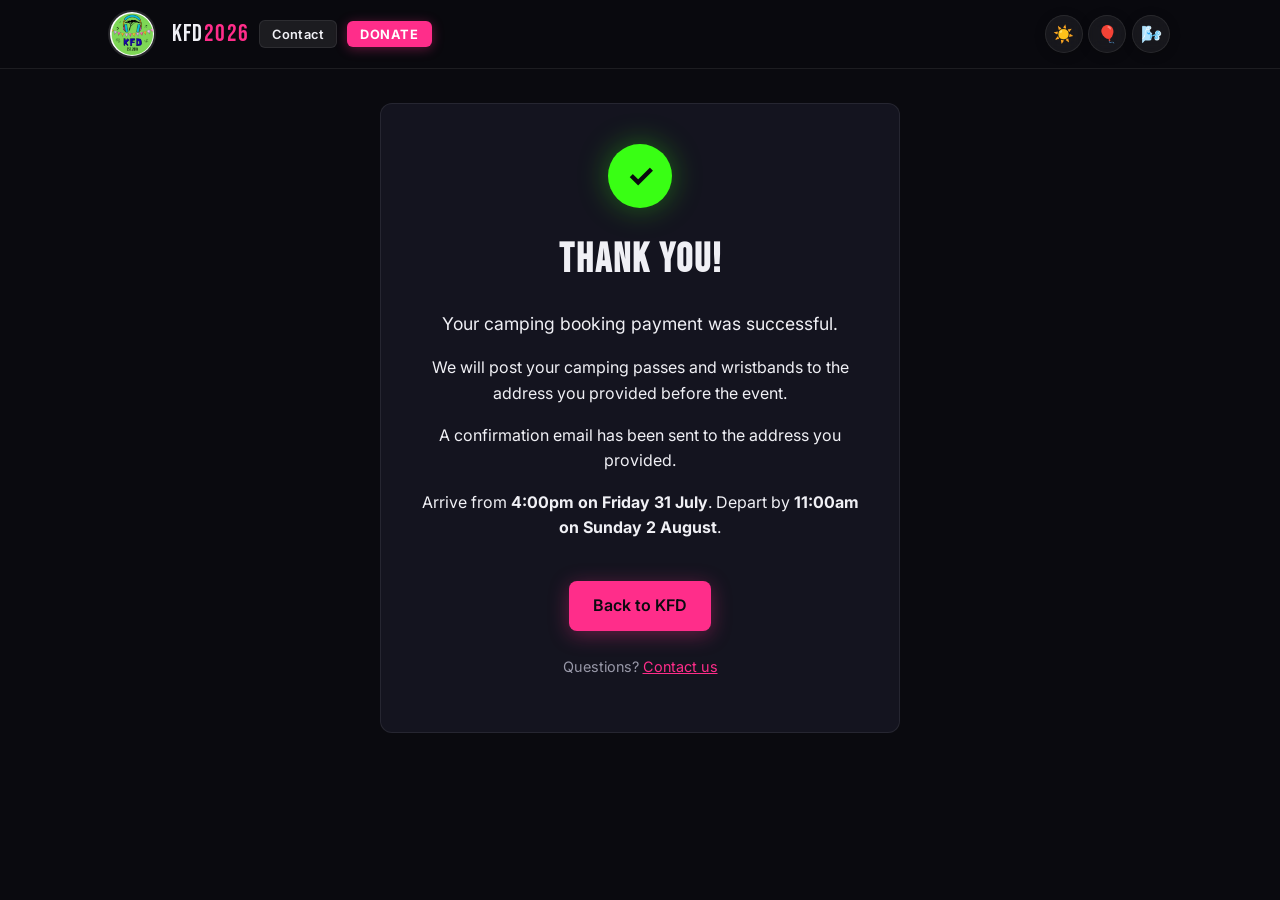
==== commit 5bbbb97b: "Add files via upload" ====
--- a/thank-you.html
+++ b/thank-you.html
@@ -44,25 +44,33 @@
           <img class="site-nav__logo" src="images/2026_logo.jpg" alt="" width="44" height="44">
           KFD <span>2026</span>
         </a>
-        <button type="button" class="site-nav__contact" id="contact-open">Contact</button>
+        <button type="button" class="site-nav__contact" id="contact-open" aria-label="Contact">
+          <span class="site-nav__contact-label">Contact</span>
+          <svg class="site-nav__contact-icon" viewBox="0 0 24 24" aria-hidden="true" focusable="false">
+            <path d="M4 6h16a1 1 0 0 1 1 1v10a1 1 0 0 1-1 1H4a1 1 0 0 1-1-1V7a1 1 0 0 1 1-1Z" fill="none" stroke="currentColor" stroke-width="1.8" stroke-linejoin="round"/>
+            <path d="m5 7 7 6 7-6" fill="none" stroke="currentColor" stroke-width="1.8" stroke-linecap="round" stroke-linejoin="round"/>
+          </svg>
+        </button>
         <button type="button" class="site-nav__donate" id="donate-open">Donate</button>
       </div>
       <div class="site-nav__tools">
         <div class="theme-bar__buttons">
           <button type="button" class="theme-bar__toggle" id="theme-toggle" aria-label="Switch to sky theme">☀️</button>
           <button type="button" class="theme-bar__toggle" id="balloon-toggle" aria-pressed="false" aria-label="Toggle balloons" title="Balloons">🎈</button>
-          <button type="button" class="theme-bar__toggle" id="weather-panel-toggle" aria-expanded="false" aria-controls="weather-panel" aria-label="Wind and rain" title="Wind &amp; rain">🌬️</button>
+          <div class="site-nav__weather-wrap">
+            <button type="button" class="theme-bar__toggle" id="weather-panel-toggle" aria-expanded="false" aria-controls="weather-panel" aria-label="Wind and rain" title="Wind &amp; rain">🌬️</button>
+            <div class="theme-bar__panel" id="weather-panel" hidden>
+              <div class="theme-bar__row">
+                <label for="wind-speed">Wind</label>
+                <input type="range" id="wind-speed" min="0" max="100" value="40">
+              </div>
+              <div class="theme-bar__row">
+                <label for="rain-toggle">Rain</label>
+                <input type="checkbox" id="rain-toggle" aria-label="Toggle rain">
+              </div>
+            </div>
+          </div>
         </div>
-      </div>
-    </div>
-    <div class="theme-bar__panel" id="weather-panel" hidden>
-      <div class="theme-bar__row">
-        <label for="wind-speed">Wind</label>
-        <input type="range" id="wind-speed" min="0" max="100" value="40">
-      </div>
-      <div class="theme-bar__row">
-        <label for="rain-toggle">Rain</label>
-        <input type="checkbox" id="rain-toggle" aria-label="Toggle rain">
       </div>
     </div>
   </nav>
--- a/css/styles.css
+++ b/css/styles.css
@@ -1177,6 +1177,16 @@
   transition: border-color 0.15s, background 0.15s;
 }
 
+.site-nav__contact-icon {
+  display: none;
+  width: 1.05rem;
+  height: 1.05rem;
+}
+
+.site-nav__contact-label {
+  display: inline;
+}
+
 .site-nav__contact:hover {
   border-color: var(--pink);
   background: rgba(255, 45, 138, 0.08);
@@ -1192,19 +1202,30 @@
   top: 0;
   left: 0;
   right: 0;
-  z-index: 100;
+  z-index: 150;
   background: rgba(10, 10, 15, 0.94);
   backdrop-filter: blur(12px);
   box-shadow: 0 1px 0 var(--border);
-}
-
-.site-nav > .theme-bar__panel {
+  overflow: visible;
+}
+
+.site-nav__inner,
+.site-nav__tools,
+.site-nav__weather-wrap {
+  overflow: visible;
+}
+
+.site-nav__weather-wrap {
+  position: relative;
+}
+
+.site-nav__weather-wrap .theme-bar__panel {
   position: absolute;
-  top: 100%;
-  right: 1.25rem;
+  top: calc(100% + 0.4rem);
+  right: 0;
   width: 220px;
-  margin-top: 0.35rem;
-  z-index: 120;
+  z-index: 200;
+  pointer-events: auto;
 }
 
 .site-nav.is-scrolled {
@@ -1359,6 +1380,66 @@
 @media (max-width: 720px) {
   .site-nav__toggle {
     display: flex;
+    flex-shrink: 0;
+  }
+
+  .site-nav__inner {
+    padding: 0.55rem 0.6rem 0.55rem 0.5rem;
+    gap: 0.35rem;
+  }
+
+  .site-nav__start {
+    gap: 0.3rem;
+    flex: 1 1 auto;
+    min-width: 0;
+  }
+
+  .site-nav__brand {
+    font-size: 1.15rem;
+    min-width: 0;
+  }
+
+  .site-nav__logo {
+    width: 36px;
+    height: 36px;
+    margin-right: 0.45rem;
+  }
+
+  .site-nav__contact {
+    width: 34px;
+    height: 34px;
+    padding: 0;
+    display: inline-flex;
+    align-items: center;
+    justify-content: center;
+    border-radius: 50%;
+  }
+
+  .site-nav__contact-label {
+    position: absolute;
+    width: 1px;
+    height: 1px;
+    padding: 0;
+    margin: -1px;
+    overflow: hidden;
+    clip: rect(0, 0, 0, 0);
+    white-space: nowrap;
+    border: 0;
+  }
+
+  .site-nav__contact-icon {
+    display: block;
+  }
+
+  .site-nav__donate {
+    padding: 0.28rem 0.45rem;
+    font-size: 0.62rem;
+    letter-spacing: 0.02em;
+  }
+
+  .site-nav__tools {
+    margin-left: 0;
+    flex-shrink: 0;
   }
 
   .site-nav__menu {
@@ -1388,10 +1469,8 @@
     padding: 0.75rem;
   }
 
-  .site-nav__donate,
-  .site-nav__contact {
-    padding: 0.3rem 0.6rem;
-    font-size: 0.72rem;
+  .site-nav__tools .theme-bar__buttons {
+    gap: 0.2rem;
   }
 
   .site-nav__tools .theme-bar__toggle {
@@ -1400,7 +1479,7 @@
     font-size: 0.95rem;
   }
 
-  .site-nav > .theme-bar__panel {
+  .site-nav__weather-wrap .theme-bar__panel {
     width: min(280px, calc(100vw - 2rem));
   }
 }
--- a/css/themes.css
+++ b/css/themes.css
@@ -147,7 +147,11 @@
   background: linear-gradient(180deg, #4da6d9 0%, #87ceeb 38%, #b8e4f9 100%);
 }
 
-body > .site-nav,
+body > .site-nav {
+  position: fixed;
+  z-index: 150;
+}
+
 body > .hero,
 body > main,
 body > footer {
@@ -711,7 +715,7 @@
 [data-theme="ceefax"] .terms-modal__panel,
 [data-theme="ceefax"] .price-summary,
 [data-theme="ceefax"] .banner,
-[data-theme="ceefax"] .site-nav__tools .theme-bar__panel {
+[data-theme="ceefax"] .site-nav__weather-wrap .theme-bar__panel {
   background: var(--bg-card);
   border: 2px solid #ffffff;
   border-radius: 0;
